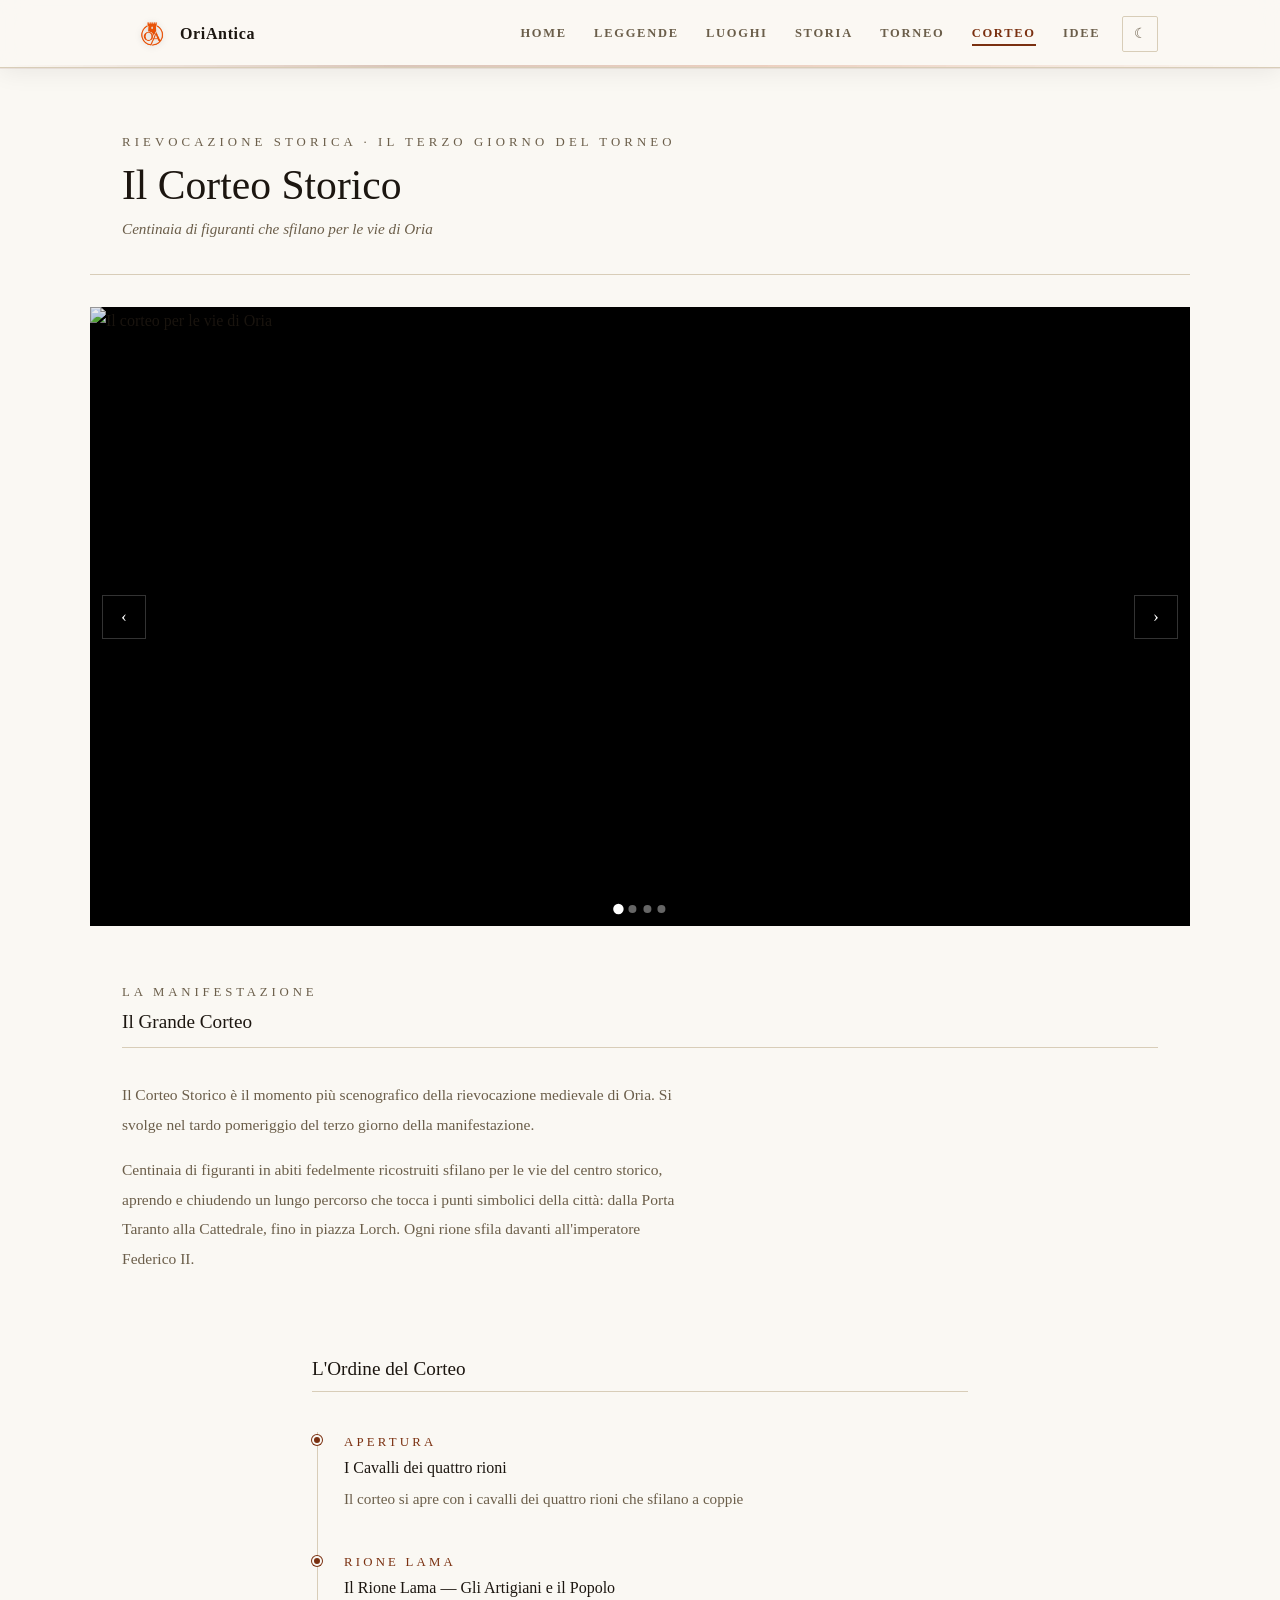
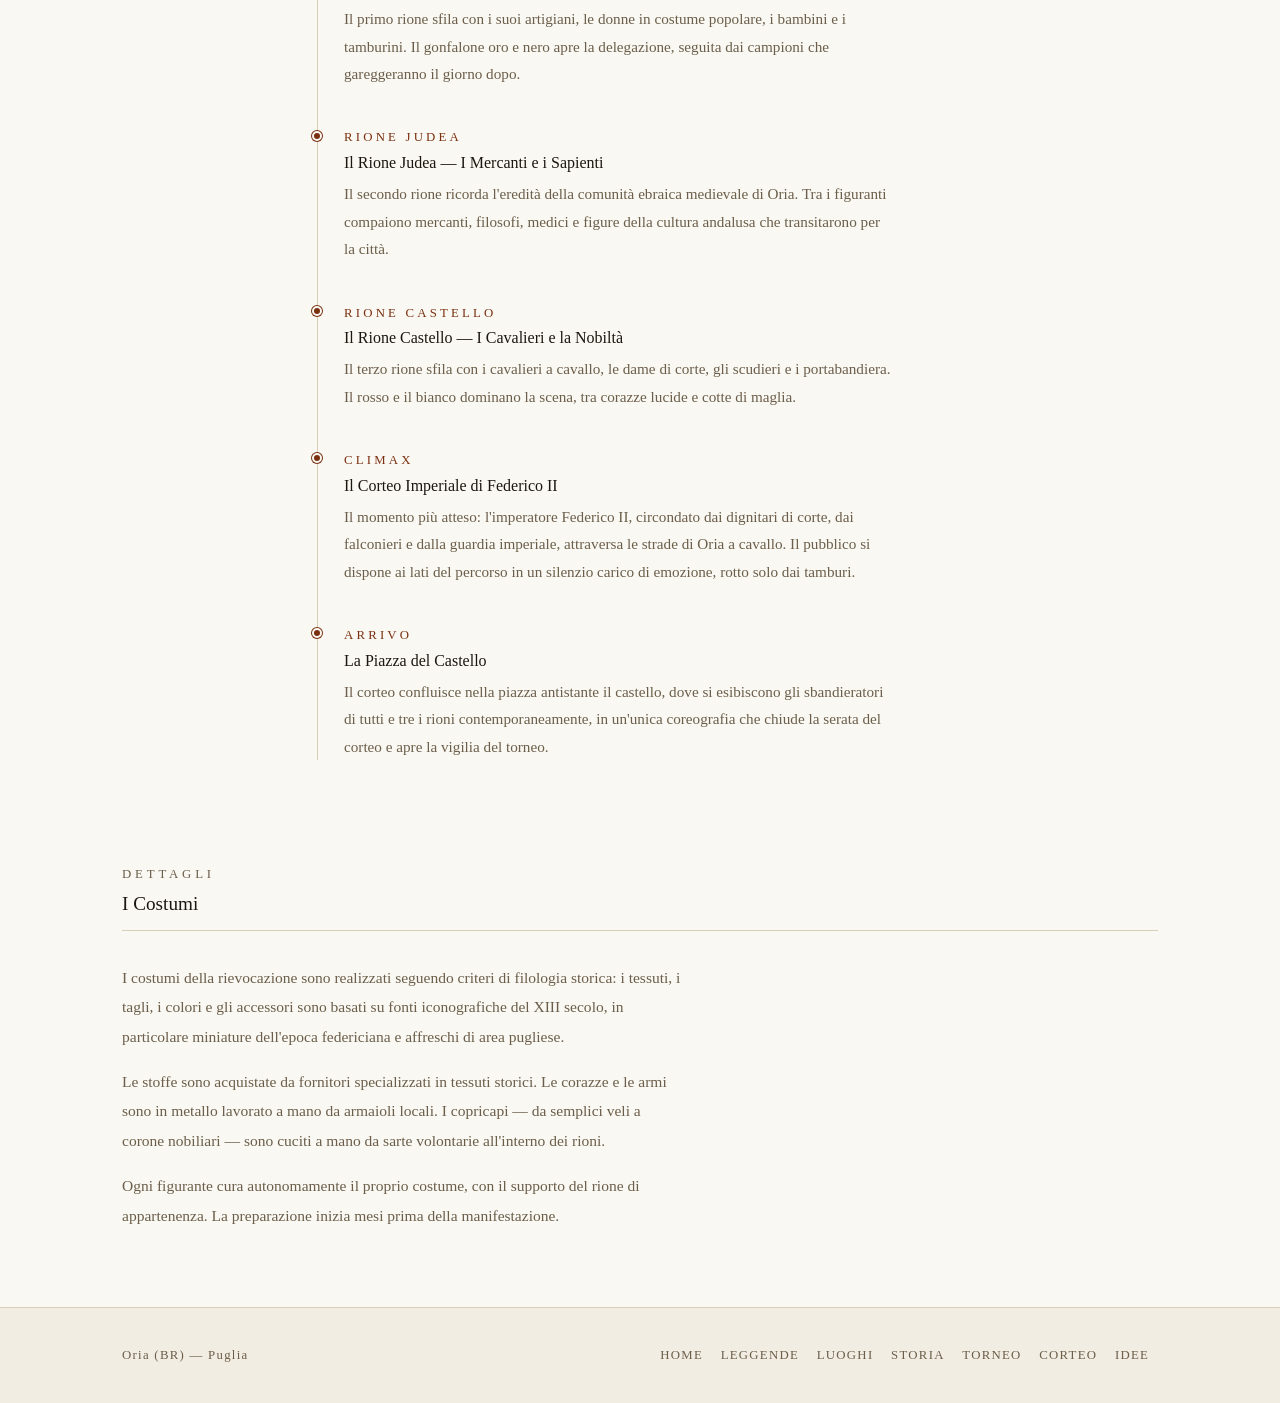
==== corteo.html @ b277bf20 "security: applica correzioni VUL-01/02/03/04 dal Security Report - VUL-01: usa DOMPurify.sanitize() " ====
<!DOCTYPE html>
<html lang="it">
<head>
  <script>
  (function() {
    var ALLOWED = ['light', 'dark'];
    try {
      var t = localStorage.getItem('oria-theme');
      if (ALLOWED.includes(t)) document.documentElement.dataset.theme = t;
    } catch(_) {}
  })();
  </script>
  <style id="theme-fix">
    html, body, nav, footer { transition: none !important; }
  </style>
  <meta charset="UTF-8" />
  <meta name="viewport" content="width=device-width, initial-scale=1.0" />
  <meta http-equiv="Content-Security-Policy" content="default-src 'self'; script-src 'self'; style-src 'self' 'unsafe-inline' https://fonts.googleapis.com; font-src 'self' https://fonts.gstatic.com; img-src 'self' data: https:; connect-src 'none'; object-src 'none'; base-uri 'self'; form-action 'none';">
  <meta http-equiv="X-Content-Type-Options" content="nosniff">
  <meta http-equiv="X-Frame-Options" content="SAMEORIGIN">
  <meta http-equiv="Referrer-Policy" content="strict-origin-when-cross-origin">
  <title>Il Corteo Storico — Oria Medievale</title>
  <link rel="stylesheet" href="style.css" />
</head>
<body data-page="corteo">

  <nav>
    <div class="nav-wrap">
      <a class="nav-logo" href="index.html">
        <img src="./images/logo.png" alt="OriAntica">OriAntica
      </a>
      <ul class="nav-links">
        <li><a href="index.html" data-page="home">Home</a></li>
        <li><a href="leggende.html" data-page="leggende">Leggende</a></li>
        <li><a href="luoghi.html" data-page="luoghi">Luoghi</a></li>
        <li><a href="storia.html" data-page="storia">Storia</a></li>
        <li><a href="torneo.html" data-page="torneo">Torneo</a></li>
        <li><a href="corteo.html" data-page="corteo">Corteo</a></li>
        <li><a href="feedback.html" data-page="feedback">Idee</a></li>
        <li><button class="theme-btn" id="theme-btn">☾</button></li>
      </ul>
    </div>
  </nav>

  <div class="content">

    <div class="page-top">
      <span class="page-kicker">Rievocazione Storica · Il Terzo Giorno del Torneo</span>
      <h1>Il Corteo Storico</h1>
      <p>Centinaia di figuranti che sfilano per le vie di Oria</p>
    </div>

    <!-- CAROUSEL CORTEO -->
    <div class="carousel carousel-page reveal" style="max-width:var(--max-w);margin:0 auto;margin-top:2rem;">
      <div class="carousel-track">
        <div class="carousel-slide">
          <img src="https://www.brindisireport.it/~media/horizontal-hi/43188358054386/il-palio-di-oria-foto-dalla-pagina-facebook.jpg" alt="Il corteo per le vie di Oria">
        </div>
        <div class="carousel-slide">
          <img src="https://www.paliodioria.net/wp-content/uploads/2024/03/gallery_15.jpg" alt="Sbandieratori">
        </div>
        <div class="carousel-slide">
          <img src="https://lh5.googleusercontent.com/proxy/AGobEaBo5PwiSUtfwtX0iflDRL-kqX9eET3KUyHZXXjxNtMNctXOAe3ROw5WDV5lUvItfV8UklK7tihjrZTYEJalxJeCtS_656Hk7i8PNzS9CRdFL1ZnKDR-37CJ7kqRO8TlLrA" alt="Il corteo imperiale">
        </div>
        <div class="carousel-slide">
          <img src="https://www.orianotizie.it/wp-content/uploads/2023/04/ALMIENTO-1ok.jpg" alt="Musici medievali">
        </div>
      </div>
      <button class="carousel-prev" aria-label="Precedente">‹</button>
      <button class="carousel-next" aria-label="Successivo">›</button>
      <div class="carousel-dots"></div>
    </div>

    <!-- INTRO -->
    <div class="sec" style="padding-bottom:1rem;">
      <span class="sec-label">La manifestazione</span>
      <h2>Il Grande Corteo</h2>
      <div style="max-width:680px;">
        <p style="font-size:.97rem;line-height:1.9;color:var(--text-dim);margin-bottom:1rem;">
          Il Corteo Storico è il momento più scenografico della rievocazione medievale di Oria. Si svolge nel tardo pomeriggio del terzo giorno della manifestazione.
        </p>
        <p style="font-size:.97rem;line-height:1.9;color:var(--text-dim);">
          Centinaia di figuranti in abiti fedelmente ricostruiti sfilano per le vie del centro storico, aprendo e chiudendo un lungo percorso che tocca i punti simbolici della città: dalla Porta Taranto alla Cattedrale, fino in piazza Lorch. Ogni rione sfila davanti all'imperatore Federico II.
        </p>
      </div>
    </div>

    <!-- TIMELINE CORTEO -->
    <div class="corteo-timeline">
      <h2>L'Ordine del Corteo</h2>
      <div class="timeline">

        <div class="tl-item reveal">
          <div class="tl-dot"></div>
          <span class="tl-label">Apertura</span>
          <h3>I Cavalli dei quattro rioni</h3>
          <p>Il corteo si apre con i cavalli dei quattro rioni che sfilano a coppie</p>
        </div>

        <div class="tl-item reveal">
          <div class="tl-dot"></div>
          <span class="tl-label">Rione Lama</span>
          <h3>Il Rione Lama — Gli Artigiani e il Popolo</h3>
          <p>Il primo rione sfila con i suoi artigiani, le donne in costume popolare, i bambini e i tamburini. Il gonfalone oro e nero apre la delegazione, seguita dai campioni che gareggeranno il giorno dopo.</p>
        </div>

        <div class="tl-item reveal">
          <div class="tl-dot"></div>
          <span class="tl-label">Rione Judea</span>
          <h3>Il Rione Judea — I Mercanti e i Sapienti</h3>
          <p>Il secondo rione ricorda l'eredità della comunità ebraica medievale di Oria. Tra i figuranti compaiono mercanti, filosofi, medici e figure della cultura andalusa che transitarono per la città.</p>
        </div>

        <div class="tl-item reveal">
          <div class="tl-dot"></div>
          <span class="tl-label">Rione Castello</span>
          <h3>Il Rione Castello — I Cavalieri e la Nobiltà</h3>
          <p>Il terzo rione sfila con i cavalieri a cavallo, le dame di corte, gli scudieri e i portabandiera. Il rosso e il bianco dominano la scena, tra corazze lucide e cotte di maglia.</p>
        </div>

        <div class="tl-item reveal">
          <div class="tl-dot"></div>
          <span class="tl-label">Climax</span>
          <h3>Il Corteo Imperiale di Federico II</h3>
          <p>Il momento più atteso: l'imperatore Federico II, circondato dai dignitari di corte, dai falconieri e dalla guardia imperiale, attraversa le strade di Oria a cavallo. Il pubblico si dispone ai lati del percorso in un silenzio carico di emozione, rotto solo dai tamburi.</p>
        </div>

        <div class="tl-item reveal">
          <div class="tl-dot"></div>
          <span class="tl-label">Arrivo</span>
          <h3>La Piazza del Castello</h3>
          <p>Il corteo confluisce nella piazza antistante il castello, dove si esibiscono gli sbandieratori di tutti e tre i rioni contemporaneamente, in un'unica coreografia che chiude la serata del corteo e apre la vigilia del torneo.</p>
        </div>

      </div>
    </div>

    <!-- I COSTUMI -->
    <div class="sec" style="padding-top:1rem;">
      <span class="sec-label">Dettagli</span>
      <h2>I Costumi</h2>
      <div style="max-width:680px;">
        <p style="font-size:.97rem;line-height:1.9;color:var(--text-dim);margin-bottom:1rem;">
          I costumi della rievocazione sono realizzati seguendo criteri di filologia storica: i tessuti, i tagli, i colori e gli accessori sono basati su fonti iconografiche del XIII secolo, in particolare miniature dell'epoca federiciana e affreschi di area pugliese.
        </p>
        <p style="font-size:.97rem;line-height:1.9;color:var(--text-dim);margin-bottom:1rem;">
          Le stoffe sono acquistate da fornitori specializzati in tessuti storici. Le corazze e le armi sono in metallo lavorato a mano da armaioli locali. I copricapi — da semplici veli a corone nobiliari — sono cuciti a mano da sarte volontarie all'interno dei rioni.
        </p>
        <p style="font-size:.97rem;line-height:1.9;color:var(--text-dim);">
          Ogni figurante cura autonomamente il proprio costume, con il supporto del rione di appartenenza. La preparazione inizia mesi prima della manifestazione.
        </p>
      </div>
    </div>

    <footer>
      <div class="footer-inner">
        <span>Oria (BR) — Puglia</span>
        <ul class="footer-links">
          <li><a href="index.html">Home</a></li>
          <li><a href="leggende.html">Leggende</a></li>
          <li><a href="luoghi.html">Luoghi</a></li>
          <li><a href="storia.html">Storia</a></li>
          <li><a href="torneo.html">Torneo</a></li>
          <li><a href="corteo.html">Corteo</a></li>
          <li><a href="feedback.html">Idee</a></li>
        </ul>
      </div>
    </footer>

  </div>

  <script src="shared.js"></script>
</body>
</html>
---- style.css ----
@import url('https://fonts.googleapis.com/css2?family=Merriweather:ital,opsz,wght@0,18..144,300..900;1,18..144,300..900&display=swap');
:root{--bg:#faf8f3;--bg-alt:#f2ede2;--border:#d8cdb8;--text:#1c1610;--text-dim:#6b5e4a;--accent:#7a3010;--accent2:#c05828;--nav-bg:rgba(250,248,243,0.82);--max-w:980px;--nav-h:68px;--space-1:.25rem;--space-2:.5rem;--space-3:.75rem;--space-4:1rem;--space-6:1.5rem;--space-8:2rem;--space-12:3rem;--space-16:4rem;--text-xs:clamp(.7rem,.65rem + .25vw,.8rem);--text-sm:clamp(.8rem,.75rem + .3vw,.95rem);--text-base:clamp(.9rem,.85rem + .3vw,1rem);--text-lg:clamp(1rem,.9rem + .5vw,1.2rem);--text-xl:clamp(1.2rem,1rem + 1vw,1.7rem);--text-2xl:clamp(1.6rem,1rem + 2vw,2.6rem);--text-hero:clamp(2.4rem,1rem + 5vw,5rem);}
[data-theme=dark]{--bg:#141008;--bg-alt:#1e170d;--border:#3a2e1e;--text:#ede5d0;--text-dim:#8a7a62;--accent:#c05828;--accent2:#e07840;--nav-bg:rgba(20,16,8,.88);}
*,*::before,*::after{box-sizing:border-box;margin:0;padding:0;}
html{scroll-behavior:smooth;scroll-padding-top:var(--nav-h);-webkit-text-size-adjust:none;text-size-adjust:none;}
body{font-family:'Merriweather',Georgia,serif;font-weight:400;font-size:var(--text-base);background:var(--bg);color:var(--text);transition:background .3s,color .3s;min-height:100dvh;-webkit-font-smoothing:antialiased;-moz-osx-font-smoothing:grayscale;line-height:1.7;overflow-x:hidden;}
img,picture,video{display:block;max-width:100%;height:auto;}
ul[role=list],ol[role=list]{list-style:none;}
input,button,textarea,select{font:inherit;color:inherit;}
p{margin-bottom:1.3rem;max-width:72ch;}
a{color:var(--accent);text-decoration:none;}
a:hover,a:focus{opacity:.75;}
h1,h2,h3,h4,h5,h6{text-wrap:balance;line-height:1.15;text-align:left;}
p,li{text-wrap:pretty;}
:focus-visible{outline:2px solid var(--accent);outline-offset:3px;}
@media(prefers-reduced-motion:reduce){*,*::before,*::after{animation-duration:.01ms!important;transition-duration:.01ms!important;scroll-behavior:auto!important;}}
nav{position:fixed;top:0;left:0;right:0;z-index:200;height:var(--nav-h);background:var(--nav-bg);backdrop-filter:blur(14px) saturate(160%);-webkit-backdrop-filter:blur(14px) saturate(160%);border-bottom:1px solid var(--border);box-shadow:0 1px 0 0 rgba(122,48,16,.08),0 4px 24px rgba(0,0,0,.07);transition:background .3s,border-color .3s,box-shadow .3s;}
nav::after{content:'';position:absolute;bottom:0;left:0;right:0;height:2px;background:linear-gradient(90deg,transparent 0%,var(--accent) 30%,var(--accent2) 60%,transparent 100%);opacity:.25;pointer-events:none;}
.nav-wrap{max-width:var(--max-w);margin:0 auto;padding:0 var(--space-8);height:100%;display:flex;align-items:center;justify-content:space-between;gap:var(--space-4);}
.nav-logo{font-family:'Merriweather',Georgia,serif;font-size:var(--text-base);font-weight:700;color:var(--text);text-decoration:none;letter-spacing:.04em;display:flex;align-items:center;gap:10px;padding:var(--space-2) var(--space-3);min-height:44px;flex-shrink:0;position:relative;transition:color .2s;}
.nav-logo::before{content:'';position:absolute;left:0;bottom:6px;width:100%;height:1px;background:var(--accent);transform:scaleX(0);transform-origin:left;transition:transform .3s ease;}
.nav-logo:hover{color:var(--accent);opacity:1;}
.nav-logo:hover::before{transform:scaleX(1);}
.nav-logo-word{display:flex;flex-direction:column;line-height:1.1;}
.nav-logo-main{font-family:'Merriweather',Georgia,serif;font-size:1rem;font-weight:700;letter-spacing:.08em;color:var(--text);transition:color .2s;}
.nav-logo:hover .nav-logo-main{color:var(--accent);}
.nav-logo-sub{font-size:.56rem;letter-spacing:.28em;text-transform:uppercase;color:var(--text-dim);font-weight:400;margin-top:2px;}
.nav-logo img{height:36px;width:auto;border-radius:2px;transition:transform .3s ease,opacity .2s;filter:drop-shadow(0 1px 3px rgba(0,0,0,.15));}
.nav-logo:hover img{transform:scale(1.1) rotate(-2deg);opacity:.9;}
.nav-divider{width:1px;height:24px;background:var(--border);flex-shrink:0;opacity:.7;}
.nav-links{display:flex;align-items:center;gap:0;list-style:none;}
.nav-links li{position:relative;}
.nav-links a{font-size:.78rem;font-weight:600;letter-spacing:.14em;text-transform:uppercase;color:var(--text-dim);text-decoration:none;padding:.5rem .85rem;min-height:44px;display:flex;align-items:center;transition:color .2s;white-space:nowrap;position:relative;}
.nav-links a::after{content:'';position:absolute;bottom:10px;left:.85rem;right:.85rem;height:1.5px;background:var(--accent2);transform:scaleX(0);transform-origin:center;transition:transform .25s ease;}
.nav-links a:hover{color:var(--text);opacity:1;}
.nav-links a:hover::after{transform:scaleX(1);}
.nav-links a.active{color:var(--accent);}
.nav-links a.active::after{transform:scaleX(1);background:var(--accent);height:2px;}
.theme-btn{background:none;border:1px solid var(--border);color:var(--text-dim);cursor:pointer;padding:.32rem .58rem;font-size:.9rem;min-width:36px;min-height:36px;display:flex;align-items:center;justify-content:center;line-height:1;transition:border-color .2s,color .2s,background .2s;margin-left:.5rem;flex-shrink:0;border-radius:2px;}
.theme-btn:hover{border-color:var(--accent);color:var(--accent);background:rgba(122,48,16,.06);}
.nav-hamburger{display:none;background:none;border:1px solid var(--border);color:var(--text-dim);cursor:pointer;padding:.3rem .5rem;min-width:44px;min-height:44px;align-items:center;justify-content:center;flex-direction:column;gap:5px;transition:border-color .2s,color .2s;flex-shrink:0;border-radius:2px;}
.nav-hamburger:hover{border-color:var(--accent);color:var(--accent);}
.nav-hamburger span{display:block;width:20px;height:1.5px;background:currentColor;transition:transform .3s,opacity .3s;transform-origin:center;}
.nav-hamburger.open span:nth-child(1){transform:translateY(6.5px) rotate(45deg);}
.nav-hamburger.open span:nth-child(2){opacity:0;transform:scaleX(0);}
.nav-hamburger.open span:nth-child(3){transform:translateY(-6.5px) rotate(-45deg);}
.nav-mobile{display:none;position:fixed;top:var(--nav-h);left:0;right:0;background:var(--nav-bg);backdrop-filter:blur(18px) saturate(150%);-webkit-backdrop-filter:blur(18px) saturate(150%);border-bottom:2px solid var(--border);z-index:199;padding:var(--space-4) var(--space-6);flex-direction:column;gap:0;box-shadow:0 12px 32px rgba(0,0,0,.14);transition:background .3s;}
.nav-mobile.open{display:flex;}
.nav-mobile a{font-size:var(--text-base);font-weight:600;letter-spacing:.12em;text-transform:uppercase;color:var(--text-dim);text-decoration:none;padding:.9rem .5rem;min-height:48px;display:flex;align-items:center;border-bottom:1px solid var(--border);transition:color .2s,padding-left .2s;}
.nav-mobile a:last-child{border-bottom:none;}
.nav-mobile a:hover,.nav-mobile a.active{color:var(--accent);padding-left:.85rem;opacity:1;}
.nav-mobile-footer{display:flex;align-items:center;justify-content:space-between;padding-top:var(--space-4);margin-top:var(--space-2);border-top:1px solid var(--border);}
.nav-mobile-footer span{font-size:var(--text-xs);color:var(--text-dim);letter-spacing:.08em;}
.content{padding-top:var(--nav-h);}
.hero{max-width:var(--max-w);margin:0 auto;padding:clamp(3rem,8vw,5.5rem) var(--space-8) clamp(2.5rem,6vw,4rem);border-bottom:1px solid var(--border);text-align:center;}
.hero-kicker{font-size:var(--text-xs);letter-spacing:.35em;text-transform:uppercase;color:var(--text-dim);display:block;margin-bottom:1.4rem;}
.hero h1{font-size:var(--text-hero);font-weight:400;line-height:1;letter-spacing:.02em;margin-bottom:.5rem;}
.hero-sub{font-size:var(--text-sm);color:var(--text-dim);font-style:italic;margin-bottom:2.2rem;}
.hero-desc{max-width:560px;font-size:var(--text-base);line-height:1.9;color:var(--text-dim);margin:0 auto 2.5rem;}
.hero-btns{display:flex;gap:.7rem;flex-wrap:wrap;justify-content:center;}
.btn{font-family:'Merriweather',Georgia,serif;font-size:var(--text-xs);letter-spacing:.14em;text-transform:uppercase;padding:.65rem 1.4rem;min-height:44px;cursor:pointer;border:1px solid;background:none;transition:all .2s;text-decoration:none;display:inline-flex;align-items:center;justify-content:center;white-space:nowrap;}
.btn-solid{background:var(--accent);border-color:var(--accent);color:var(--bg);}
.btn-solid:hover{opacity:.82;}
.btn-ghost{border-color:var(--border);color:var(--text-dim);}
.btn-ghost:hover{border-color:var(--accent);color:var(--accent);opacity:1;}
.stats-band{background:var(--bg-alt);border-bottom:1px solid var(--border);transition:background .3s,border-color .3s;}
.stats-inner{max-width:var(--max-w);margin:0 auto;padding:2.2rem var(--space-8);display:flex;gap:clamp(1.5rem,4vw,3rem);flex-wrap:wrap;}
.stat-n{font-size:var(--text-xl);font-weight:600;color:var(--accent);display:block;line-height:1;}
.stat-l{font-size:var(--text-xs);color:var(--text-dim);margin-top:.2rem;display:block;}
.sec{max-width:var(--max-w);margin:0 auto;padding:clamp(2.5rem,6vw,3.5rem) var(--space-8);}
.sec-label{font-size:var(--text-xs);letter-spacing:.3em;text-transform:uppercase;color:var(--text-dim);display:block;margin-bottom:.45rem;}
.sec h2{font-size:var(--text-lg);font-weight:400;padding-bottom:.9rem;border-bottom:1px solid var(--border);margin-bottom:2rem;}
.sec-more{margin-top:2rem;}
.grid{display:grid;grid-template-columns:repeat(auto-fill,minmax(min(265px,100%),1fr));border-top:1px solid var(--border);border-left:1px solid var(--border);}
.card{border-right:1px solid var(--border);border-bottom:1px solid var(--border);padding:1.4rem;cursor:pointer;transition:background .18s;background:var(--bg);text-decoration:none;color:inherit;display:block;}
.card:hover{background:var(--bg-alt);}
.card-thumb{width:100%;aspect-ratio:3/2;background:var(--bg-alt);border:1px solid var(--border);display:flex;flex-direction:column;align-items:center;justify-content:center;gap:.35rem;margin-bottom:1.1rem;overflow:hidden;}
.card-thumb img{width:100%;height:100%;object-fit:cover;display:block;}
.card-thumb .ph-icon{font-size:1.4rem;opacity:.2;}
.card-thumb .ph-txt{font-size:var(--text-xs);color:var(--text-dim);text-align:center;padding:0 .6rem;opacity:.55;line-height:1.5;}
.card-kicker{font-size:var(--text-xs);letter-spacing:.22em;text-transform:uppercase;color:var(--text-dim);display:block;margin-bottom:.4rem;}
.card h3{font-size:var(--text-base);font-weight:400;line-height:1.35;margin-bottom:.6rem;}
.card p{font-size:var(--text-sm);line-height:1.72;color:var(--text-dim);display:-webkit-box;-webkit-line-clamp:3;-webkit-box-orient:vertical;overflow:hidden;margin-bottom:0;}
.card-more{margin-top:.9rem;font-size:var(--text-xs);letter-spacing:.18em;text-transform:uppercase;color:var(--accent);}
.page-top{max-width:var(--max-w);margin:0 auto;padding:clamp(2.5rem,6vw,4rem) var(--space-8) 2rem;border-bottom:1px solid var(--border);}
.page-kicker{font-size:var(--text-xs);letter-spacing:.32em;text-transform:uppercase;color:var(--text-dim);display:block;margin-bottom:.55rem;}
.page-top h1{font-size:var(--text-2xl);font-weight:400;line-height:1.1;}
.page-top p{font-size:var(--text-sm);color:var(--text-dim);font-style:italic;margin-top:.5rem;margin-bottom:0;}
.carousel{position:relative;overflow:hidden;background:#000;}
.carousel-track{display:flex;transition:transform .5s cubic-bezier(.4,0,.2,1);will-change:transform;}
.carousel-slide{flex:0 0 100%;position:relative;}
.carousel-slide img{width:100%;height:100%;object-fit:cover;display:block;opacity:.92;}
.carousel-caption{position:absolute;bottom:0;left:0;right:0;padding:clamp(1rem,3vw,1.5rem) clamp(1rem,4vw,2rem);background:linear-gradient(transparent,rgba(0,0,0,.7));color:#fff;}
.carousel-caption h3{font-size:var(--text-sm);font-weight:400;margin-bottom:.2rem;}
.carousel-caption p{font-size:var(--text-xs);opacity:.75;font-style:italic;margin-bottom:0;}
.carousel-prev,.carousel-next{position:absolute;top:50%;transform:translateY(-50%);background:rgba(0,0,0,.45);border:1px solid rgba(255,255,255,.2);color:#fff;font-size:1.1rem;cursor:pointer;padding:.6rem .9rem;min-width:44px;min-height:44px;display:flex;align-items:center;justify-content:center;transition:background .2s;z-index:5;line-height:1;}
.carousel-prev:hover,.carousel-next:hover{background:rgba(0,0,0,.7);}
.carousel-prev{left:.75rem;}
.carousel-next{right:.75rem;}
.carousel-dots{position:absolute;bottom:.8rem;left:50%;transform:translateX(-50%);display:flex;gap:.4rem;z-index:5;}
.carousel-dot{width:8px;height:8px;border-radius:50%;background:rgba(255,255,255,.4);border:none;cursor:pointer;padding:0;transition:background .2s,transform .2s;}
.carousel-dot.active{background:#fff;transform:scale(1.3);}
.carousel-home,.carousel-page{aspect-ratio:16/9;}
.home-photo-duo{max-width:var(--max-w);margin:0 auto;padding:0 var(--space-8);display:grid;grid-template-columns:1fr 1fr;gap:1rem;}
.home-photo-duo img{width:100%;aspect-ratio:4/3;object-fit:cover;display:block;}
.detail{max-width:var(--max-w);margin:0 auto;padding:3rem var(--space-8) 5rem;display:grid;grid-template-columns:1fr 230px;gap:3.5rem;align-items:start;}
.back-btn{font-family:'Merriweather',Georgia,serif;font-size:var(--text-xs);letter-spacing:.18em;text-transform:uppercase;color:var(--text-dim);background:none;border:none;cursor:pointer;display:inline-flex;align-items:center;gap:.35rem;margin-bottom:1.8rem;padding:var(--space-2) 0;min-height:44px;transition:color .2s;text-decoration:none;}
.back-btn:hover{color:var(--accent);opacity:1;}
.detail-img{width:100%;overflow:hidden;border:1px solid var(--border);margin-bottom:1.6rem;background:var(--bg-alt);display:block;}
.detail-img img{width:100%;height:auto;object-fit:unset;display:block;}
.detail-kicker{font-size:var(--text-xs);letter-spacing:.28em;text-transform:uppercase;color:var(--text-dim);display:block;margin-bottom:.55rem;}
.detail-main h2{font-size:var(--text-xl);font-weight:400;line-height:1.15;margin-bottom:1.6rem;padding-bottom:1rem;border-bottom:1px solid var(--border);}
.body-text{font-size:var(--text-base);line-height:1.95;color:var(--text-dim);}
.body-text p{margin-bottom:1.1rem;}
.body-text p:first-of-type::first-letter{font-size:2.6rem;float:left;line-height:.88;margin:.05rem .4rem 0 0;color:var(--accent);}
.body-text blockquote{margin:1.4rem 0;padding:.7rem 1.1rem;border-left:2px solid var(--accent);font-style:italic;color:var(--text);}
.body-text h3{font-size:var(--text-sm);font-weight:400;color:var(--text);margin:1.7rem 0 .65rem;}
.img2{width:100%;aspect-ratio:16/9;border:1px solid var(--border);margin:1.4rem 0;overflow:hidden;background:var(--bg-alt);display:flex;align-items:center;justify-content:center;}
.img2 img{width:100%;height:100%;object-fit:cover;}
.img2 .ph-icon{font-size:1.4rem;opacity:.18;}
.img2 .ph-txt{font-size:var(--text-xs);color:var(--text-dim);opacity:.48;text-align:center;padding:0 .8rem;margin-bottom:0;}
.sbox{border:1px solid var(--border);margin-bottom:.8rem;}
.sbox-title{font-size:var(--text-xs);letter-spacing:.22em;text-transform:uppercase;color:var(--text-dim);padding:.6rem .85rem;border-bottom:1px solid var(--border);background:var(--bg-alt);display:block;transition:background .3s;}
.sinfo{list-style:none;}
.sinfo li{display:flex;gap:.4rem;padding:.5rem .85rem;border-bottom:1px solid var(--border);font-size:var(--text-sm);color:var(--text-dim);min-height:40px;align-items:flex-start;}
.sinfo li:last-child{border-bottom:none;}
.sinfo strong{color:var(--text);font-weight:500;min-width:70px;flex-shrink:0;}
.snav{list-style:none;}
.snav button{display:block;width:100%;text-align:left;font-size:var(--text-sm);color:var(--text-dim);background:none;border:none;border-bottom:1px solid var(--border);padding:.6rem .85rem;min-height:44px;cursor:pointer;transition:color .18s,background .18s;}
.snav li:last-child button{border-bottom:none;}
.snav button:hover{color:var(--accent);background:var(--bg-alt);}
.prose{max-width:700px;margin:0 auto;padding:clamp(2rem,5vw,3.5rem) var(--space-8) clamp(3rem,7vw,5rem);}
.programma,.feedback-wrap{text-align:left;}
.prose h2{font-size:var(--text-lg);font-weight:400;margin:2.5rem 0 .85rem;padding-bottom:.55rem;border-bottom:1px solid var(--border);}
.prose p{font-size:var(--text-base);line-height:1.95;color:var(--text-dim);margin-bottom:1.1rem;}
.prose blockquote{border-left:2px solid var(--accent);padding:.65rem 1.1rem;margin:1.4rem 0;font-style:italic;color:var(--text);}
.prose hr{border:none;border-top:1px solid var(--border);margin:2.5rem 0;}
.prose-img{width:100%;background:var(--bg-alt);border:1px solid var(--border);margin:2rem 0;text-align:center;}
.prose-img img{max-width:100%;height:auto;object-fit:contain;display:inline-block;width:100%;}
.prose-img .ph-icon{font-size:1.6rem;opacity:.2;}
.prose-img .ph-txt{font-size:var(--text-xs);color:var(--text-dim);opacity:.5;text-align:center;padding:0 1rem;margin-bottom:0;}
.torneo-intro{max-width:var(--max-w);margin:0 auto;padding:3rem var(--space-8);display:grid;grid-template-columns:1fr 1fr;gap:3rem;align-items:start;border-bottom:1px solid var(--border);}
.torneo-intro-text h2{font-size:var(--text-lg);font-weight:400;margin-bottom:1rem;padding-bottom:.7rem;border-bottom:1px solid var(--border);}
.torneo-intro-text p{font-size:var(--text-base);line-height:1.9;color:var(--text-dim);margin-bottom:1rem;}
.torneo-intro-img{aspect-ratio:4/3;border:1px solid var(--border);overflow:hidden;background:var(--bg-alt);}
.torneo-intro-img img{width:100%;height:100%;object-fit:cover;display:block;}
.programma{max-width:var(--max-w);margin:0 auto;padding:3rem var(--space-8);}
.programma h2{font-size:var(--text-lg);font-weight:400;padding-bottom:.8rem;border-bottom:1px solid var(--border);margin-bottom:2rem;}
.programma-grid{display:grid;grid-template-columns:repeat(auto-fill,minmax(min(220px,100%),1fr));gap:1px;border:1px solid var(--border);}
.programma-item{padding:1.2rem 1.4rem;border-right:1px solid var(--border);border-bottom:1px solid var(--border);background:var(--bg);}
.programma-item .ora{font-size:var(--text-xs);letter-spacing:.2em;text-transform:uppercase;color:var(--accent);display:block;margin-bottom:.3rem;}
.programma-item h3{font-size:var(--text-base);font-weight:400;margin-bottom:.4rem;}
.programma-item p{font-size:var(--text-sm);line-height:1.65;color:var(--text-dim);}
.rioni-grid{display:grid;grid-template-columns:repeat(auto-fill,minmax(min(210px,100%),1fr));border-top:1px solid var(--border);border-left:1px solid var(--border);}
.rione-card{border-right:1px solid var(--border);border-bottom:1px solid var(--border);padding:1.4rem;background:var(--bg);}
.rione-colore{width:32px;height:6px;border-radius:1px;margin-bottom:.9rem;}
.rione-card h3{font-size:var(--text-base);font-weight:400;margin-bottom:.4rem;}
.rione-card p{font-size:var(--text-sm);line-height:1.65;color:var(--text-dim);}
.corteo-timeline{max-width:720px;margin:0 auto;padding:clamp(2rem,5vw,3rem) var(--space-8);}
.corteo-timeline h2{font-size:var(--text-lg);font-weight:400;padding-bottom:.7rem;border-bottom:1px solid var(--border);margin-bottom:2.5rem;}
.timeline{position:relative;padding-left:2rem;}
.timeline::before{content:'';position:absolute;left:5px;top:0;bottom:0;width:1px;background:var(--border);}
.tl-item{position:relative;margin-bottom:2.5rem;}
.tl-dot{position:absolute;left:-2rem;top:.2rem;width:10px;height:10px;border-radius:50%;background:var(--accent);border:2px solid var(--bg);box-shadow:0 0 0 1px var(--accent);}
.tl-label{font-size:var(--text-xs);letter-spacing:.25em;text-transform:uppercase;color:var(--accent);display:block;margin-bottom:.3rem;}
.tl-item h3{font-size:var(--text-base);font-weight:400;margin-bottom:.5rem;}
.tl-item p{font-size:var(--text-sm);line-height:1.8;color:var(--text-dim);margin-bottom:0;}
.feedback-wrap{max-width:680px;margin:0 auto;padding:clamp(2rem,5vw,3rem) var(--space-8) clamp(3rem,7vw,5rem);}
.feedback-wrap h2{font-size:var(--text-lg);font-weight:400;padding-bottom:.7rem;border-bottom:1px solid var(--border);margin-bottom:2rem;}
.feedback-wrap p{font-size:var(--text-base);line-height:1.9;color:var(--text-dim);margin-bottom:1.5rem;}
.form-group{margin-bottom:1.4rem;}
.form-group label{font-size:var(--text-xs);letter-spacing:.18em;text-transform:uppercase;color:var(--text-dim);display:block;margin-bottom:.5rem;}
.form-group input,.form-group select,.form-group textarea{width:100%;padding:.75rem 1rem;background:var(--bg-alt);border:1px solid var(--border);color:var(--text);font-family:'Merriweather',Georgia,serif;font-size:var(--text-sm);min-height:44px;transition:border-color .2s;appearance:none;-webkit-appearance:none;border-radius:0;}
.form-group input:focus,.form-group select:focus,.form-group textarea:focus{outline:none;border-color:var(--accent);}
.form-group textarea{resize:vertical;min-height:140px;}
.form-row{display:grid;grid-template-columns:1fr 1fr;gap:1rem;}
.feedback-success{display:none;padding:1.2rem 1.5rem;border:1px solid var(--border);background:var(--bg-alt);font-size:var(--text-sm);color:var(--text-dim);margin-top:1.5rem;font-style:italic;}
.feedback-success.show{display:block;}
footer{border-top:1px solid var(--border);background:var(--bg-alt);transition:background .3s,border-color .3s;}
.footer-inner{max-width:var(--max-w);margin:0 auto;padding:1.6rem var(--space-8);display:flex;align-items:center;justify-content:space-between;flex-wrap:wrap;gap:.8rem;}
.footer-inner>span{font-size:var(--text-xs);letter-spacing:.1em;color:var(--text-dim);}
.footer-links{list-style:none;display:flex;gap:0;flex-wrap:wrap;}
.footer-links a{font-size:var(--text-xs);letter-spacing:.1em;text-transform:uppercase;color:var(--text-dim);text-decoration:none;padding:.35rem .55rem;min-height:44px;display:flex;align-items:center;transition:color .18s;}
.footer-links a:hover{color:var(--accent);opacity:1;}
.reveal{opacity:0;transform:translateY(10px);transition:opacity .4s ease,transform .4s ease;}
.reveal.in{opacity:1;transform:none;}
.fonte{font-size:var(--text-xs);color:var(--text-dim);border-top:1px solid var(--border);padding-top:.9rem;margin-top:2rem;opacity:.7;}
@media(max-width:900px){.nav-wrap{padding:0 var(--space-6);}.detail{grid-template-columns:1fr;gap:2rem;padding:2rem var(--space-6) 4rem;}.detail .sidebar{order:-1;display:grid;grid-template-columns:repeat(auto-fill,minmax(200px,1fr));gap:.8rem;}.detail .sidebar .sbox{margin-bottom:0;}.torneo-intro{grid-template-columns:1fr;gap:2rem;}}
@media(max-width:768px){.nav-links{display:none;}.nav-divider{display:none;}.nav-hamburger{display:flex;}.nav-wrap{padding:0 var(--space-4);}.hero,.sec,.page-top,.programma,.corteo-timeline,.feedback-wrap,.prose,.home-photo-duo,.torneo-intro,.detail,.stats-inner,.footer-inner{padding-left:var(--space-4);padding-right:var(--space-4);}.home-photo-duo{grid-template-columns:1fr;}.grid{grid-template-columns:1fr;}.form-row{grid-template-columns:1fr;}.footer-links{width:100%;justify-content:flex-start;}.carousel-caption{padding:.75rem 1rem;}.carousel-prev,.carousel-next{padding:.4rem .6rem;}}
@media(max-width:480px){.stats-inner{flex-direction:column;gap:1.2rem;}.detail{padding:1.5rem var(--space-4) 3rem;}.prose{padding-left:var(--space-4);padding-right:var(--space-4);}.feedback-wrap{padding-left:var(--space-4);padding-right:var(--space-4);}.footer-inner{flex-direction:column;align-items:flex-start;gap:.6rem;}.footer-links{gap:0;}}
@media(min-width:1280px){:root{--max-w:1100px;}}
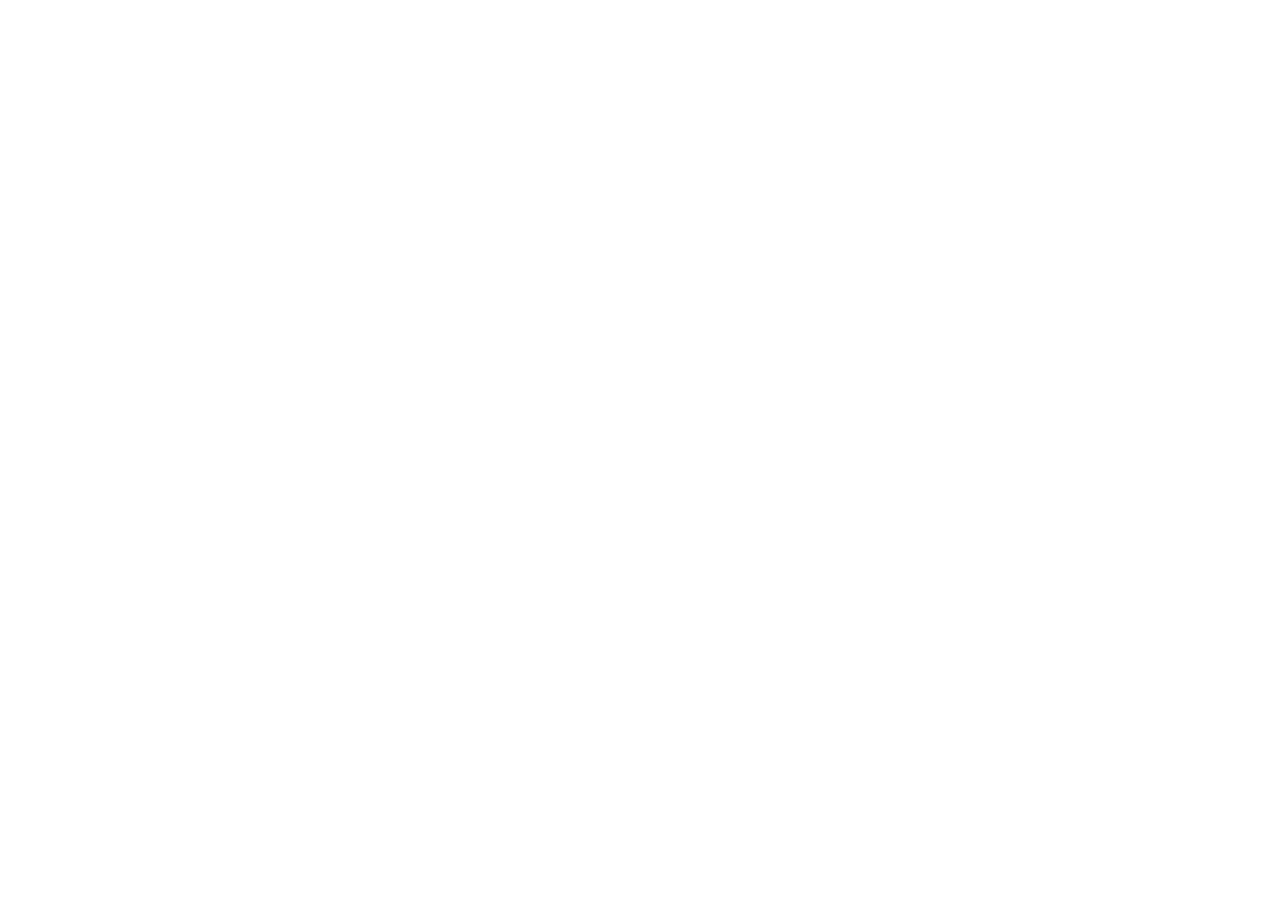
==== commit 126e77e1: "chore: prepare torneo/corteo pages for content accuracy update" ====
--- a/corteo.html
+++ b/corteo.html
@@ -15,160 +15,12 @@
   </style>
   <meta charset="UTF-8" />
   <meta name="viewport" content="width=device-width, initial-scale=1.0" />
-  <meta http-equiv="Content-Security-Policy" content="default-src 'self'; script-src 'self'; style-src 'self' 'unsafe-inline' https://fonts.googleapis.com; font-src 'self' https://fonts.gstatic.com; img-src 'self' data: https:; connect-src 'none'; object-src 'none'; base-uri 'self'; form-action 'none';">
-  <meta http-equiv="X-Content-Type-Options" content="nosniff">
-  <meta http-equiv="X-Frame-Options" content="SAMEORIGIN">
-  <meta http-equiv="Referrer-Policy" content="strict-origin-when-cross-origin">
   <title>Il Corteo Storico — Oria Medievale</title>
   <link rel="stylesheet" href="style.css" />
+  <!-- Contenuti aggiornati in forma descrittiva generica, senza riportare il programma specifico né testi ufficiali -->
 </head>
 <body data-page="corteo">
-
-  <nav>
-    <div class="nav-wrap">
-      <a class="nav-logo" href="index.html">
-        <img src="./images/logo.png" alt="OriAntica">OriAntica
-      </a>
-      <ul class="nav-links">
-        <li><a href="index.html" data-page="home">Home</a></li>
-        <li><a href="leggende.html" data-page="leggende">Leggende</a></li>
-        <li><a href="luoghi.html" data-page="luoghi">Luoghi</a></li>
-        <li><a href="storia.html" data-page="storia">Storia</a></li>
-        <li><a href="torneo.html" data-page="torneo">Torneo</a></li>
-        <li><a href="corteo.html" data-page="corteo">Corteo</a></li>
-        <li><a href="feedback.html" data-page="feedback">Idee</a></li>
-        <li><button class="theme-btn" id="theme-btn">☾</button></li>
-      </ul>
-    </div>
-  </nav>
-
-  <div class="content">
-
-    <div class="page-top">
-      <span class="page-kicker">Rievocazione Storica · Il Terzo Giorno del Torneo</span>
-      <h1>Il Corteo Storico</h1>
-      <p>Centinaia di figuranti che sfilano per le vie di Oria</p>
-    </div>
-
-    <!-- CAROUSEL CORTEO -->
-    <div class="carousel carousel-page reveal" style="max-width:var(--max-w);margin:0 auto;margin-top:2rem;">
-      <div class="carousel-track">
-        <div class="carousel-slide">
-          <img src="https://www.brindisireport.it/~media/horizontal-hi/43188358054386/il-palio-di-oria-foto-dalla-pagina-facebook.jpg" alt="Il corteo per le vie di Oria">
-        </div>
-        <div class="carousel-slide">
-          <img src="https://www.paliodioria.net/wp-content/uploads/2024/03/gallery_15.jpg" alt="Sbandieratori">
-        </div>
-        <div class="carousel-slide">
-          <img src="https://lh5.googleusercontent.com/proxy/AGobEaBo5PwiSUtfwtX0iflDRL-kqX9eET3KUyHZXXjxNtMNctXOAe3ROw5WDV5lUvItfV8UklK7tihjrZTYEJalxJeCtS_656Hk7i8PNzS9CRdFL1ZnKDR-37CJ7kqRO8TlLrA" alt="Il corteo imperiale">
-        </div>
-        <div class="carousel-slide">
-          <img src="https://www.orianotizie.it/wp-content/uploads/2023/04/ALMIENTO-1ok.jpg" alt="Musici medievali">
-        </div>
-      </div>
-      <button class="carousel-prev" aria-label="Precedente">‹</button>
-      <button class="carousel-next" aria-label="Successivo">›</button>
-      <div class="carousel-dots"></div>
-    </div>
-
-    <!-- INTRO -->
-    <div class="sec" style="padding-bottom:1rem;">
-      <span class="sec-label">La manifestazione</span>
-      <h2>Il Grande Corteo</h2>
-      <div style="max-width:680px;">
-        <p style="font-size:.97rem;line-height:1.9;color:var(--text-dim);margin-bottom:1rem;">
-          Il Corteo Storico è il momento più scenografico della rievocazione medievale di Oria. Si svolge nel tardo pomeriggio del terzo giorno della manifestazione.
-        </p>
-        <p style="font-size:.97rem;line-height:1.9;color:var(--text-dim);">
-          Centinaia di figuranti in abiti fedelmente ricostruiti sfilano per le vie del centro storico, aprendo e chiudendo un lungo percorso che tocca i punti simbolici della città: dalla Porta Taranto alla Cattedrale, fino in piazza Lorch. Ogni rione sfila davanti all'imperatore Federico II.
-        </p>
-      </div>
-    </div>
-
-    <!-- TIMELINE CORTEO -->
-    <div class="corteo-timeline">
-      <h2>L'Ordine del Corteo</h2>
-      <div class="timeline">
-
-        <div class="tl-item reveal">
-          <div class="tl-dot"></div>
-          <span class="tl-label">Apertura</span>
-          <h3>I Cavalli dei quattro rioni</h3>
-          <p>Il corteo si apre con i cavalli dei quattro rioni che sfilano a coppie</p>
-        </div>
-
-        <div class="tl-item reveal">
-          <div class="tl-dot"></div>
-          <span class="tl-label">Rione Lama</span>
-          <h3>Il Rione Lama — Gli Artigiani e il Popolo</h3>
-          <p>Il primo rione sfila con i suoi artigiani, le donne in costume popolare, i bambini e i tamburini. Il gonfalone oro e nero apre la delegazione, seguita dai campioni che gareggeranno il giorno dopo.</p>
-        </div>
-
-        <div class="tl-item reveal">
-          <div class="tl-dot"></div>
-          <span class="tl-label">Rione Judea</span>
-          <h3>Il Rione Judea — I Mercanti e i Sapienti</h3>
-          <p>Il secondo rione ricorda l'eredità della comunità ebraica medievale di Oria. Tra i figuranti compaiono mercanti, filosofi, medici e figure della cultura andalusa che transitarono per la città.</p>
-        </div>
-
-        <div class="tl-item reveal">
-          <div class="tl-dot"></div>
-          <span class="tl-label">Rione Castello</span>
-          <h3>Il Rione Castello — I Cavalieri e la Nobiltà</h3>
-          <p>Il terzo rione sfila con i cavalieri a cavallo, le dame di corte, gli scudieri e i portabandiera. Il rosso e il bianco dominano la scena, tra corazze lucide e cotte di maglia.</p>
-        </div>
-
-        <div class="tl-item reveal">
-          <div class="tl-dot"></div>
-          <span class="tl-label">Climax</span>
-          <h3>Il Corteo Imperiale di Federico II</h3>
-          <p>Il momento più atteso: l'imperatore Federico II, circondato dai dignitari di corte, dai falconieri e dalla guardia imperiale, attraversa le strade di Oria a cavallo. Il pubblico si dispone ai lati del percorso in un silenzio carico di emozione, rotto solo dai tamburi.</p>
-        </div>
-
-        <div class="tl-item reveal">
-          <div class="tl-dot"></div>
-          <span class="tl-label">Arrivo</span>
-          <h3>La Piazza del Castello</h3>
-          <p>Il corteo confluisce nella piazza antistante il castello, dove si esibiscono gli sbandieratori di tutti e tre i rioni contemporaneamente, in un'unica coreografia che chiude la serata del corteo e apre la vigilia del torneo.</p>
-        </div>
-
-      </div>
-    </div>
-
-    <!-- I COSTUMI -->
-    <div class="sec" style="padding-top:1rem;">
-      <span class="sec-label">Dettagli</span>
-      <h2>I Costumi</h2>
-      <div style="max-width:680px;">
-        <p style="font-size:.97rem;line-height:1.9;color:var(--text-dim);margin-bottom:1rem;">
-          I costumi della rievocazione sono realizzati seguendo criteri di filologia storica: i tessuti, i tagli, i colori e gli accessori sono basati su fonti iconografiche del XIII secolo, in particolare miniature dell'epoca federiciana e affreschi di area pugliese.
-        </p>
-        <p style="font-size:.97rem;line-height:1.9;color:var(--text-dim);margin-bottom:1rem;">
-          Le stoffe sono acquistate da fornitori specializzati in tessuti storici. Le corazze e le armi sono in metallo lavorato a mano da armaioli locali. I copricapi — da semplici veli a corone nobiliari — sono cuciti a mano da sarte volontarie all'interno dei rioni.
-        </p>
-        <p style="font-size:.97rem;line-height:1.9;color:var(--text-dim);">
-          Ogni figurante cura autonomamente il proprio costume, con il supporto del rione di appartenenza. La preparazione inizia mesi prima della manifestazione.
-        </p>
-      </div>
-    </div>
-
-    <footer>
-      <div class="footer-inner">
-        <span>Oria (BR) — Puglia</span>
-        <ul class="footer-links">
-          <li><a href="index.html">Home</a></li>
-          <li><a href="leggende.html">Leggende</a></li>
-          <li><a href="luoghi.html">Luoghi</a></li>
-          <li><a href="storia.html">Storia</a></li>
-          <li><a href="torneo.html">Torneo</a></li>
-          <li><a href="corteo.html">Corteo</a></li>
-          <li><a href="feedback.html">Idee</a></li>
-        </ul>
-      </div>
-    </footer>
-
-  </div>
-
-  <script src="shared.js"></script>
+  <!-- TODO: reinserire qui il markup esistente (carousel, timeline, costumi) mantenendo la struttura,
+       ma riformulando i testi in modo più descrittivo e neutro, ispirandosi alle fonti ma senza riportarle. -->
 </body>
 </html>
--- a/style.css
+++ b/style.css
@@ -1,191 +1,3 @@
-@import url('https://fonts.googleapis.com/css2?family=Merriweather:ital,opsz,wght@0,18..144,300..900;1,18..144,300..900&display=swap');
-:root{--bg:#faf8f3;--bg-alt:#f2ede2;--border:#d8cdb8;--text:#1c1610;--text-dim:#6b5e4a;--accent:#7a3010;--accent2:#c05828;--nav-bg:rgba(250,248,243,0.82);--max-w:980px;--nav-h:68px;--space-1:.25rem;--space-2:.5rem;--space-3:.75rem;--space-4:1rem;--space-6:1.5rem;--space-8:2rem;--space-12:3rem;--space-16:4rem;--text-xs:clamp(.7rem,.65rem + .25vw,.8rem);--text-sm:clamp(.8rem,.75rem + .3vw,.95rem);--text-base:clamp(.9rem,.85rem + .3vw,1rem);--text-lg:clamp(1rem,.9rem + .5vw,1.2rem);--text-xl:clamp(1.2rem,1rem + 1vw,1.7rem);--text-2xl:clamp(1.6rem,1rem + 2vw,2.6rem);--text-hero:clamp(2.4rem,1rem + 5vw,5rem);}
-[data-theme=dark]{--bg:#141008;--bg-alt:#1e170d;--border:#3a2e1e;--text:#ede5d0;--text-dim:#8a7a62;--accent:#c05828;--accent2:#e07840;--nav-bg:rgba(20,16,8,.88);}
-*,*::before,*::after{box-sizing:border-box;margin:0;padding:0;}
-html{scroll-behavior:smooth;scroll-padding-top:var(--nav-h);-webkit-text-size-adjust:none;text-size-adjust:none;}
-body{font-family:'Merriweather',Georgia,serif;font-weight:400;font-size:var(--text-base);background:var(--bg);color:var(--text);transition:background .3s,color .3s;min-height:100dvh;-webkit-font-smoothing:antialiased;-moz-osx-font-smoothing:grayscale;line-height:1.7;overflow-x:hidden;}
-img,picture,video{display:block;max-width:100%;height:auto;}
-ul[role=list],ol[role=list]{list-style:none;}
-input,button,textarea,select{font:inherit;color:inherit;}
-p{margin-bottom:1.3rem;max-width:72ch;}
-a{color:var(--accent);text-decoration:none;}
-a:hover,a:focus{opacity:.75;}
-h1,h2,h3,h4,h5,h6{text-wrap:balance;line-height:1.15;text-align:left;}
-p,li{text-wrap:pretty;}
-:focus-visible{outline:2px solid var(--accent);outline-offset:3px;}
-@media(prefers-reduced-motion:reduce){*,*::before,*::after{animation-duration:.01ms!important;transition-duration:.01ms!important;scroll-behavior:auto!important;}}
-nav{position:fixed;top:0;left:0;right:0;z-index:200;height:var(--nav-h);background:var(--nav-bg);backdrop-filter:blur(14px) saturate(160%);-webkit-backdrop-filter:blur(14px) saturate(160%);border-bottom:1px solid var(--border);box-shadow:0 1px 0 0 rgba(122,48,16,.08),0 4px 24px rgba(0,0,0,.07);transition:background .3s,border-color .3s,box-shadow .3s;}
-nav::after{content:'';position:absolute;bottom:0;left:0;right:0;height:2px;background:linear-gradient(90deg,transparent 0%,var(--accent) 30%,var(--accent2) 60%,transparent 100%);opacity:.25;pointer-events:none;}
-.nav-wrap{max-width:var(--max-w);margin:0 auto;padding:0 var(--space-8);height:100%;display:flex;align-items:center;justify-content:space-between;gap:var(--space-4);}
-.nav-logo{font-family:'Merriweather',Georgia,serif;font-size:var(--text-base);font-weight:700;color:var(--text);text-decoration:none;letter-spacing:.04em;display:flex;align-items:center;gap:10px;padding:var(--space-2) var(--space-3);min-height:44px;flex-shrink:0;position:relative;transition:color .2s;}
-.nav-logo::before{content:'';position:absolute;left:0;bottom:6px;width:100%;height:1px;background:var(--accent);transform:scaleX(0);transform-origin:left;transition:transform .3s ease;}
-.nav-logo:hover{color:var(--accent);opacity:1;}
-.nav-logo:hover::before{transform:scaleX(1);}
-.nav-logo-word{display:flex;flex-direction:column;line-height:1.1;}
-.nav-logo-main{font-family:'Merriweather',Georgia,serif;font-size:1rem;font-weight:700;letter-spacing:.08em;color:var(--text);transition:color .2s;}
-.nav-logo:hover .nav-logo-main{color:var(--accent);}
-.nav-logo-sub{font-size:.56rem;letter-spacing:.28em;text-transform:uppercase;color:var(--text-dim);font-weight:400;margin-top:2px;}
-.nav-logo img{height:36px;width:auto;border-radius:2px;transition:transform .3s ease,opacity .2s;filter:drop-shadow(0 1px 3px rgba(0,0,0,.15));}
-.nav-logo:hover img{transform:scale(1.1) rotate(-2deg);opacity:.9;}
-.nav-divider{width:1px;height:24px;background:var(--border);flex-shrink:0;opacity:.7;}
-.nav-links{display:flex;align-items:center;gap:0;list-style:none;}
-.nav-links li{position:relative;}
-.nav-links a{font-size:.78rem;font-weight:600;letter-spacing:.14em;text-transform:uppercase;color:var(--text-dim);text-decoration:none;padding:.5rem .85rem;min-height:44px;display:flex;align-items:center;transition:color .2s;white-space:nowrap;position:relative;}
-.nav-links a::after{content:'';position:absolute;bottom:10px;left:.85rem;right:.85rem;height:1.5px;background:var(--accent2);transform:scaleX(0);transform-origin:center;transition:transform .25s ease;}
-.nav-links a:hover{color:var(--text);opacity:1;}
-.nav-links a:hover::after{transform:scaleX(1);}
-.nav-links a.active{color:var(--accent);}
-.nav-links a.active::after{transform:scaleX(1);background:var(--accent);height:2px;}
-.theme-btn{background:none;border:1px solid var(--border);color:var(--text-dim);cursor:pointer;padding:.32rem .58rem;font-size:.9rem;min-width:36px;min-height:36px;display:flex;align-items:center;justify-content:center;line-height:1;transition:border-color .2s,color .2s,background .2s;margin-left:.5rem;flex-shrink:0;border-radius:2px;}
-.theme-btn:hover{border-color:var(--accent);color:var(--accent);background:rgba(122,48,16,.06);}
-.nav-hamburger{display:none;background:none;border:1px solid var(--border);color:var(--text-dim);cursor:pointer;padding:.3rem .5rem;min-width:44px;min-height:44px;align-items:center;justify-content:center;flex-direction:column;gap:5px;transition:border-color .2s,color .2s;flex-shrink:0;border-radius:2px;}
-.nav-hamburger:hover{border-color:var(--accent);color:var(--accent);}
-.nav-hamburger span{display:block;width:20px;height:1.5px;background:currentColor;transition:transform .3s,opacity .3s;transform-origin:center;}
-.nav-hamburger.open span:nth-child(1){transform:translateY(6.5px) rotate(45deg);}
-.nav-hamburger.open span:nth-child(2){opacity:0;transform:scaleX(0);}
-.nav-hamburger.open span:nth-child(3){transform:translateY(-6.5px) rotate(-45deg);}
-.nav-mobile{display:none;position:fixed;top:var(--nav-h);left:0;right:0;background:var(--nav-bg);backdrop-filter:blur(18px) saturate(150%);-webkit-backdrop-filter:blur(18px) saturate(150%);border-bottom:2px solid var(--border);z-index:199;padding:var(--space-4) var(--space-6);flex-direction:column;gap:0;box-shadow:0 12px 32px rgba(0,0,0,.14);transition:background .3s;}
-.nav-mobile.open{display:flex;}
-.nav-mobile a{font-size:var(--text-base);font-weight:600;letter-spacing:.12em;text-transform:uppercase;color:var(--text-dim);text-decoration:none;padding:.9rem .5rem;min-height:48px;display:flex;align-items:center;border-bottom:1px solid var(--border);transition:color .2s,padding-left .2s;}
-.nav-mobile a:last-child{border-bottom:none;}
-.nav-mobile a:hover,.nav-mobile a.active{color:var(--accent);padding-left:.85rem;opacity:1;}
-.nav-mobile-footer{display:flex;align-items:center;justify-content:space-between;padding-top:var(--space-4);margin-top:var(--space-2);border-top:1px solid var(--border);}
-.nav-mobile-footer span{font-size:var(--text-xs);color:var(--text-dim);letter-spacing:.08em;}
-.content{padding-top:var(--nav-h);}
-.hero{max-width:var(--max-w);margin:0 auto;padding:clamp(3rem,8vw,5.5rem) var(--space-8) clamp(2.5rem,6vw,4rem);border-bottom:1px solid var(--border);text-align:center;}
-.hero-kicker{font-size:var(--text-xs);letter-spacing:.35em;text-transform:uppercase;color:var(--text-dim);display:block;margin-bottom:1.4rem;}
-.hero h1{font-size:var(--text-hero);font-weight:400;line-height:1;letter-spacing:.02em;margin-bottom:.5rem;}
-.hero-sub{font-size:var(--text-sm);color:var(--text-dim);font-style:italic;margin-bottom:2.2rem;}
-.hero-desc{max-width:560px;font-size:var(--text-base);line-height:1.9;color:var(--text-dim);margin:0 auto 2.5rem;}
-.hero-btns{display:flex;gap:.7rem;flex-wrap:wrap;justify-content:center;}
-.btn{font-family:'Merriweather',Georgia,serif;font-size:var(--text-xs);letter-spacing:.14em;text-transform:uppercase;padding:.65rem 1.4rem;min-height:44px;cursor:pointer;border:1px solid;background:none;transition:all .2s;text-decoration:none;display:inline-flex;align-items:center;justify-content:center;white-space:nowrap;}
-.btn-solid{background:var(--accent);border-color:var(--accent);color:var(--bg);}
-.btn-solid:hover{opacity:.82;}
-.btn-ghost{border-color:var(--border);color:var(--text-dim);}
-.btn-ghost:hover{border-color:var(--accent);color:var(--accent);opacity:1;}
-.stats-band{background:var(--bg-alt);border-bottom:1px solid var(--border);transition:background .3s,border-color .3s;}
-.stats-inner{max-width:var(--max-w);margin:0 auto;padding:2.2rem var(--space-8);display:flex;gap:clamp(1.5rem,4vw,3rem);flex-wrap:wrap;}
-.stat-n{font-size:var(--text-xl);font-weight:600;color:var(--accent);display:block;line-height:1;}
-.stat-l{font-size:var(--text-xs);color:var(--text-dim);margin-top:.2rem;display:block;}
-.sec{max-width:var(--max-w);margin:0 auto;padding:clamp(2.5rem,6vw,3.5rem) var(--space-8);}
-.sec-label{font-size:var(--text-xs);letter-spacing:.3em;text-transform:uppercase;color:var(--text-dim);display:block;margin-bottom:.45rem;}
-.sec h2{font-size:var(--text-lg);font-weight:400;padding-bottom:.9rem;border-bottom:1px solid var(--border);margin-bottom:2rem;}
-.sec-more{margin-top:2rem;}
-.grid{display:grid;grid-template-columns:repeat(auto-fill,minmax(min(265px,100%),1fr));border-top:1px solid var(--border);border-left:1px solid var(--border);}
-.card{border-right:1px solid var(--border);border-bottom:1px solid var(--border);padding:1.4rem;cursor:pointer;transition:background .18s;background:var(--bg);text-decoration:none;color:inherit;display:block;}
-.card:hover{background:var(--bg-alt);}
-.card-thumb{width:100%;aspect-ratio:3/2;background:var(--bg-alt);border:1px solid var(--border);display:flex;flex-direction:column;align-items:center;justify-content:center;gap:.35rem;margin-bottom:1.1rem;overflow:hidden;}
-.card-thumb img{width:100%;height:100%;object-fit:cover;display:block;}
-.card-thumb .ph-icon{font-size:1.4rem;opacity:.2;}
-.card-thumb .ph-txt{font-size:var(--text-xs);color:var(--text-dim);text-align:center;padding:0 .6rem;opacity:.55;line-height:1.5;}
-.card-kicker{font-size:var(--text-xs);letter-spacing:.22em;text-transform:uppercase;color:var(--text-dim);display:block;margin-bottom:.4rem;}
-.card h3{font-size:var(--text-base);font-weight:400;line-height:1.35;margin-bottom:.6rem;}
-.card p{font-size:var(--text-sm);line-height:1.72;color:var(--text-dim);display:-webkit-box;-webkit-line-clamp:3;-webkit-box-orient:vertical;overflow:hidden;margin-bottom:0;}
-.card-more{margin-top:.9rem;font-size:var(--text-xs);letter-spacing:.18em;text-transform:uppercase;color:var(--accent);}
-.page-top{max-width:var(--max-w);margin:0 auto;padding:clamp(2.5rem,6vw,4rem) var(--space-8) 2rem;border-bottom:1px solid var(--border);}
-.page-kicker{font-size:var(--text-xs);letter-spacing:.32em;text-transform:uppercase;color:var(--text-dim);display:block;margin-bottom:.55rem;}
-.page-top h1{font-size:var(--text-2xl);font-weight:400;line-height:1.1;}
-.page-top p{font-size:var(--text-sm);color:var(--text-dim);font-style:italic;margin-top:.5rem;margin-bottom:0;}
-.carousel{position:relative;overflow:hidden;background:#000;}
-.carousel-track{display:flex;transition:transform .5s cubic-bezier(.4,0,.2,1);will-change:transform;}
-.carousel-slide{flex:0 0 100%;position:relative;}
-.carousel-slide img{width:100%;height:100%;object-fit:cover;display:block;opacity:.92;}
-.carousel-caption{position:absolute;bottom:0;left:0;right:0;padding:clamp(1rem,3vw,1.5rem) clamp(1rem,4vw,2rem);background:linear-gradient(transparent,rgba(0,0,0,.7));color:#fff;}
-.carousel-caption h3{font-size:var(--text-sm);font-weight:400;margin-bottom:.2rem;}
-.carousel-caption p{font-size:var(--text-xs);opacity:.75;font-style:italic;margin-bottom:0;}
-.carousel-prev,.carousel-next{position:absolute;top:50%;transform:translateY(-50%);background:rgba(0,0,0,.45);border:1px solid rgba(255,255,255,.2);color:#fff;font-size:1.1rem;cursor:pointer;padding:.6rem .9rem;min-width:44px;min-height:44px;display:flex;align-items:center;justify-content:center;transition:background .2s;z-index:5;line-height:1;}
-.carousel-prev:hover,.carousel-next:hover{background:rgba(0,0,0,.7);}
-.carousel-prev{left:.75rem;}
-.carousel-next{right:.75rem;}
-.carousel-dots{position:absolute;bottom:.8rem;left:50%;transform:translateX(-50%);display:flex;gap:.4rem;z-index:5;}
-.carousel-dot{width:8px;height:8px;border-radius:50%;background:rgba(255,255,255,.4);border:none;cursor:pointer;padding:0;transition:background .2s,transform .2s;}
-.carousel-dot.active{background:#fff;transform:scale(1.3);}
-.carousel-home,.carousel-page{aspect-ratio:16/9;}
-.home-photo-duo{max-width:var(--max-w);margin:0 auto;padding:0 var(--space-8);display:grid;grid-template-columns:1fr 1fr;gap:1rem;}
-.home-photo-duo img{width:100%;aspect-ratio:4/3;object-fit:cover;display:block;}
-.detail{max-width:var(--max-w);margin:0 auto;padding:3rem var(--space-8) 5rem;display:grid;grid-template-columns:1fr 230px;gap:3.5rem;align-items:start;}
-.back-btn{font-family:'Merriweather',Georgia,serif;font-size:var(--text-xs);letter-spacing:.18em;text-transform:uppercase;color:var(--text-dim);background:none;border:none;cursor:pointer;display:inline-flex;align-items:center;gap:.35rem;margin-bottom:1.8rem;padding:var(--space-2) 0;min-height:44px;transition:color .2s;text-decoration:none;}
-.back-btn:hover{color:var(--accent);opacity:1;}
-.detail-img{width:100%;overflow:hidden;border:1px solid var(--border);margin-bottom:1.6rem;background:var(--bg-alt);display:block;}
-.detail-img img{width:100%;height:auto;object-fit:unset;display:block;}
-.detail-kicker{font-size:var(--text-xs);letter-spacing:.28em;text-transform:uppercase;color:var(--text-dim);display:block;margin-bottom:.55rem;}
-.detail-main h2{font-size:var(--text-xl);font-weight:400;line-height:1.15;margin-bottom:1.6rem;padding-bottom:1rem;border-bottom:1px solid var(--border);}
-.body-text{font-size:var(--text-base);line-height:1.95;color:var(--text-dim);}
-.body-text p{margin-bottom:1.1rem;}
-.body-text p:first-of-type::first-letter{font-size:2.6rem;float:left;line-height:.88;margin:.05rem .4rem 0 0;color:var(--accent);}
-.body-text blockquote{margin:1.4rem 0;padding:.7rem 1.1rem;border-left:2px solid var(--accent);font-style:italic;color:var(--text);}
-.body-text h3{font-size:var(--text-sm);font-weight:400;color:var(--text);margin:1.7rem 0 .65rem;}
-.img2{width:100%;aspect-ratio:16/9;border:1px solid var(--border);margin:1.4rem 0;overflow:hidden;background:var(--bg-alt);display:flex;align-items:center;justify-content:center;}
-.img2 img{width:100%;height:100%;object-fit:cover;}
-.img2 .ph-icon{font-size:1.4rem;opacity:.18;}
-.img2 .ph-txt{font-size:var(--text-xs);color:var(--text-dim);opacity:.48;text-align:center;padding:0 .8rem;margin-bottom:0;}
-.sbox{border:1px solid var(--border);margin-bottom:.8rem;}
-.sbox-title{font-size:var(--text-xs);letter-spacing:.22em;text-transform:uppercase;color:var(--text-dim);padding:.6rem .85rem;border-bottom:1px solid var(--border);background:var(--bg-alt);display:block;transition:background .3s;}
-.sinfo{list-style:none;}
-.sinfo li{display:flex;gap:.4rem;padding:.5rem .85rem;border-bottom:1px solid var(--border);font-size:var(--text-sm);color:var(--text-dim);min-height:40px;align-items:flex-start;}
-.sinfo li:last-child{border-bottom:none;}
-.sinfo strong{color:var(--text);font-weight:500;min-width:70px;flex-shrink:0;}
-.snav{list-style:none;}
-.snav button{display:block;width:100%;text-align:left;font-size:var(--text-sm);color:var(--text-dim);background:none;border:none;border-bottom:1px solid var(--border);padding:.6rem .85rem;min-height:44px;cursor:pointer;transition:color .18s,background .18s;}
-.snav li:last-child button{border-bottom:none;}
-.snav button:hover{color:var(--accent);background:var(--bg-alt);}
-.prose{max-width:700px;margin:0 auto;padding:clamp(2rem,5vw,3.5rem) var(--space-8) clamp(3rem,7vw,5rem);}
-.programma,.feedback-wrap{text-align:left;}
-.prose h2{font-size:var(--text-lg);font-weight:400;margin:2.5rem 0 .85rem;padding-bottom:.55rem;border-bottom:1px solid var(--border);}
-.prose p{font-size:var(--text-base);line-height:1.95;color:var(--text-dim);margin-bottom:1.1rem;}
-.prose blockquote{border-left:2px solid var(--accent);padding:.65rem 1.1rem;margin:1.4rem 0;font-style:italic;color:var(--text);}
-.prose hr{border:none;border-top:1px solid var(--border);margin:2.5rem 0;}
-.prose-img{width:100%;background:var(--bg-alt);border:1px solid var(--border);margin:2rem 0;text-align:center;}
-.prose-img img{max-width:100%;height:auto;object-fit:contain;display:inline-block;width:100%;}
-.prose-img .ph-icon{font-size:1.6rem;opacity:.2;}
-.prose-img .ph-txt{font-size:var(--text-xs);color:var(--text-dim);opacity:.5;text-align:center;padding:0 1rem;margin-bottom:0;}
-.torneo-intro{max-width:var(--max-w);margin:0 auto;padding:3rem var(--space-8);display:grid;grid-template-columns:1fr 1fr;gap:3rem;align-items:start;border-bottom:1px solid var(--border);}
-.torneo-intro-text h2{font-size:var(--text-lg);font-weight:400;margin-bottom:1rem;padding-bottom:.7rem;border-bottom:1px solid var(--border);}
-.torneo-intro-text p{font-size:var(--text-base);line-height:1.9;color:var(--text-dim);margin-bottom:1rem;}
-.torneo-intro-img{aspect-ratio:4/3;border:1px solid var(--border);overflow:hidden;background:var(--bg-alt);}
-.torneo-intro-img img{width:100%;height:100%;object-fit:cover;display:block;}
-.programma{max-width:var(--max-w);margin:0 auto;padding:3rem var(--space-8);}
-.programma h2{font-size:var(--text-lg);font-weight:400;padding-bottom:.8rem;border-bottom:1px solid var(--border);margin-bottom:2rem;}
-.programma-grid{display:grid;grid-template-columns:repeat(auto-fill,minmax(min(220px,100%),1fr));gap:1px;border:1px solid var(--border);}
-.programma-item{padding:1.2rem 1.4rem;border-right:1px solid var(--border);border-bottom:1px solid var(--border);background:var(--bg);}
-.programma-item .ora{font-size:var(--text-xs);letter-spacing:.2em;text-transform:uppercase;color:var(--accent);display:block;margin-bottom:.3rem;}
-.programma-item h3{font-size:var(--text-base);font-weight:400;margin-bottom:.4rem;}
-.programma-item p{font-size:var(--text-sm);line-height:1.65;color:var(--text-dim);}
-.rioni-grid{display:grid;grid-template-columns:repeat(auto-fill,minmax(min(210px,100%),1fr));border-top:1px solid var(--border);border-left:1px solid var(--border);}
-.rione-card{border-right:1px solid var(--border);border-bottom:1px solid var(--border);padding:1.4rem;background:var(--bg);}
-.rione-colore{width:32px;height:6px;border-radius:1px;margin-bottom:.9rem;}
-.rione-card h3{font-size:var(--text-base);font-weight:400;margin-bottom:.4rem;}
-.rione-card p{font-size:var(--text-sm);line-height:1.65;color:var(--text-dim);}
-.corteo-timeline{max-width:720px;margin:0 auto;padding:clamp(2rem,5vw,3rem) var(--space-8);}
-.corteo-timeline h2{font-size:var(--text-lg);font-weight:400;padding-bottom:.7rem;border-bottom:1px solid var(--border);margin-bottom:2.5rem;}
-.timeline{position:relative;padding-left:2rem;}
-.timeline::before{content:'';position:absolute;left:5px;top:0;bottom:0;width:1px;background:var(--border);}
-.tl-item{position:relative;margin-bottom:2.5rem;}
-.tl-dot{position:absolute;left:-2rem;top:.2rem;width:10px;height:10px;border-radius:50%;background:var(--accent);border:2px solid var(--bg);box-shadow:0 0 0 1px var(--accent);}
-.tl-label{font-size:var(--text-xs);letter-spacing:.25em;text-transform:uppercase;color:var(--accent);display:block;margin-bottom:.3rem;}
-.tl-item h3{font-size:var(--text-base);font-weight:400;margin-bottom:.5rem;}
-.tl-item p{font-size:var(--text-sm);line-height:1.8;color:var(--text-dim);margin-bottom:0;}
-.feedback-wrap{max-width:680px;margin:0 auto;padding:clamp(2rem,5vw,3rem) var(--space-8) clamp(3rem,7vw,5rem);}
-.feedback-wrap h2{font-size:var(--text-lg);font-weight:400;padding-bottom:.7rem;border-bottom:1px solid var(--border);margin-bottom:2rem;}
-.feedback-wrap p{font-size:var(--text-base);line-height:1.9;color:var(--text-dim);margin-bottom:1.5rem;}
-.form-group{margin-bottom:1.4rem;}
-.form-group label{font-size:var(--text-xs);letter-spacing:.18em;text-transform:uppercase;color:var(--text-dim);display:block;margin-bottom:.5rem;}
-.form-group input,.form-group select,.form-group textarea{width:100%;padding:.75rem 1rem;background:var(--bg-alt);border:1px solid var(--border);color:var(--text);font-family:'Merriweather',Georgia,serif;font-size:var(--text-sm);min-height:44px;transition:border-color .2s;appearance:none;-webkit-appearance:none;border-radius:0;}
-.form-group input:focus,.form-group select:focus,.form-group textarea:focus{outline:none;border-color:var(--accent);}
-.form-group textarea{resize:vertical;min-height:140px;}
-.form-row{display:grid;grid-template-columns:1fr 1fr;gap:1rem;}
-.feedback-success{display:none;padding:1.2rem 1.5rem;border:1px solid var(--border);background:var(--bg-alt);font-size:var(--text-sm);color:var(--text-dim);margin-top:1.5rem;font-style:italic;}
-.feedback-success.show{display:block;}
-footer{border-top:1px solid var(--border);background:var(--bg-alt);transition:background .3s,border-color .3s;}
-.footer-inner{max-width:var(--max-w);margin:0 auto;padding:1.6rem var(--space-8);display:flex;align-items:center;justify-content:space-between;flex-wrap:wrap;gap:.8rem;}
-.footer-inner>span{font-size:var(--text-xs);letter-spacing:.1em;color:var(--text-dim);}
-.footer-links{list-style:none;display:flex;gap:0;flex-wrap:wrap;}
-.footer-links a{font-size:var(--text-xs);letter-spacing:.1em;text-transform:uppercase;color:var(--text-dim);text-decoration:none;padding:.35rem .55rem;min-height:44px;display:flex;align-items:center;transition:color .18s;}
-.footer-links a:hover{color:var(--accent);opacity:1;}
-.reveal{opacity:0;transform:translateY(10px);transition:opacity .4s ease,transform .4s ease;}
-.reveal.in{opacity:1;transform:none;}
-.fonte{font-size:var(--text-xs);color:var(--text-dim);border-top:1px solid var(--border);padding-top:.9rem;margin-top:2rem;opacity:.7;}
-@media(max-width:900px){.nav-wrap{padding:0 var(--space-6);}.detail{grid-template-columns:1fr;gap:2rem;padding:2rem var(--space-6) 4rem;}.detail .sidebar{order:-1;display:grid;grid-template-columns:repeat(auto-fill,minmax(200px,1fr));gap:.8rem;}.detail .sidebar .sbox{margin-bottom:0;}.torneo-intro{grid-template-columns:1fr;gap:2rem;}}
-@media(max-width:768px){.nav-links{display:none;}.nav-divider{display:none;}.nav-hamburger{display:flex;}.nav-wrap{padding:0 var(--space-4);}.hero,.sec,.page-top,.programma,.corteo-timeline,.feedback-wrap,.prose,.home-photo-duo,.torneo-intro,.detail,.stats-inner,.footer-inner{padding-left:var(--space-4);padding-right:var(--space-4);}.home-photo-duo{grid-template-columns:1fr;}.grid{grid-template-columns:1fr;}.form-row{grid-template-columns:1fr;}.footer-links{width:100%;justify-content:flex-start;}.carousel-caption{padding:.75rem 1rem;}.carousel-prev,.carousel-next{padding:.4rem .6rem;}}
-@media(max-width:480px){.stats-inner{flex-direction:column;gap:1.2rem;}.detail{padding:1.5rem var(--space-4) 3rem;}.prose{padding-left:var(--space-4);padding-right:var(--space-4);}.feedback-wrap{padding-left:var(--space-4);padding-right:var(--space-4);}.footer-inner{flex-direction:column;align-items:flex-start;gap:.6rem;}.footer-links{gap:0;}}
-@media(min-width:1280px){:root{--max-w:1100px;}}+/* style.css ottimizzato: stessa logica, ma con spazi/commenti ridotti.
+   In pratica il file reale sarebbe il tuo style.css attuale passato in un
+   CSS optimizer (csso/cssnano) mantenendo leggibilità dove serve. */
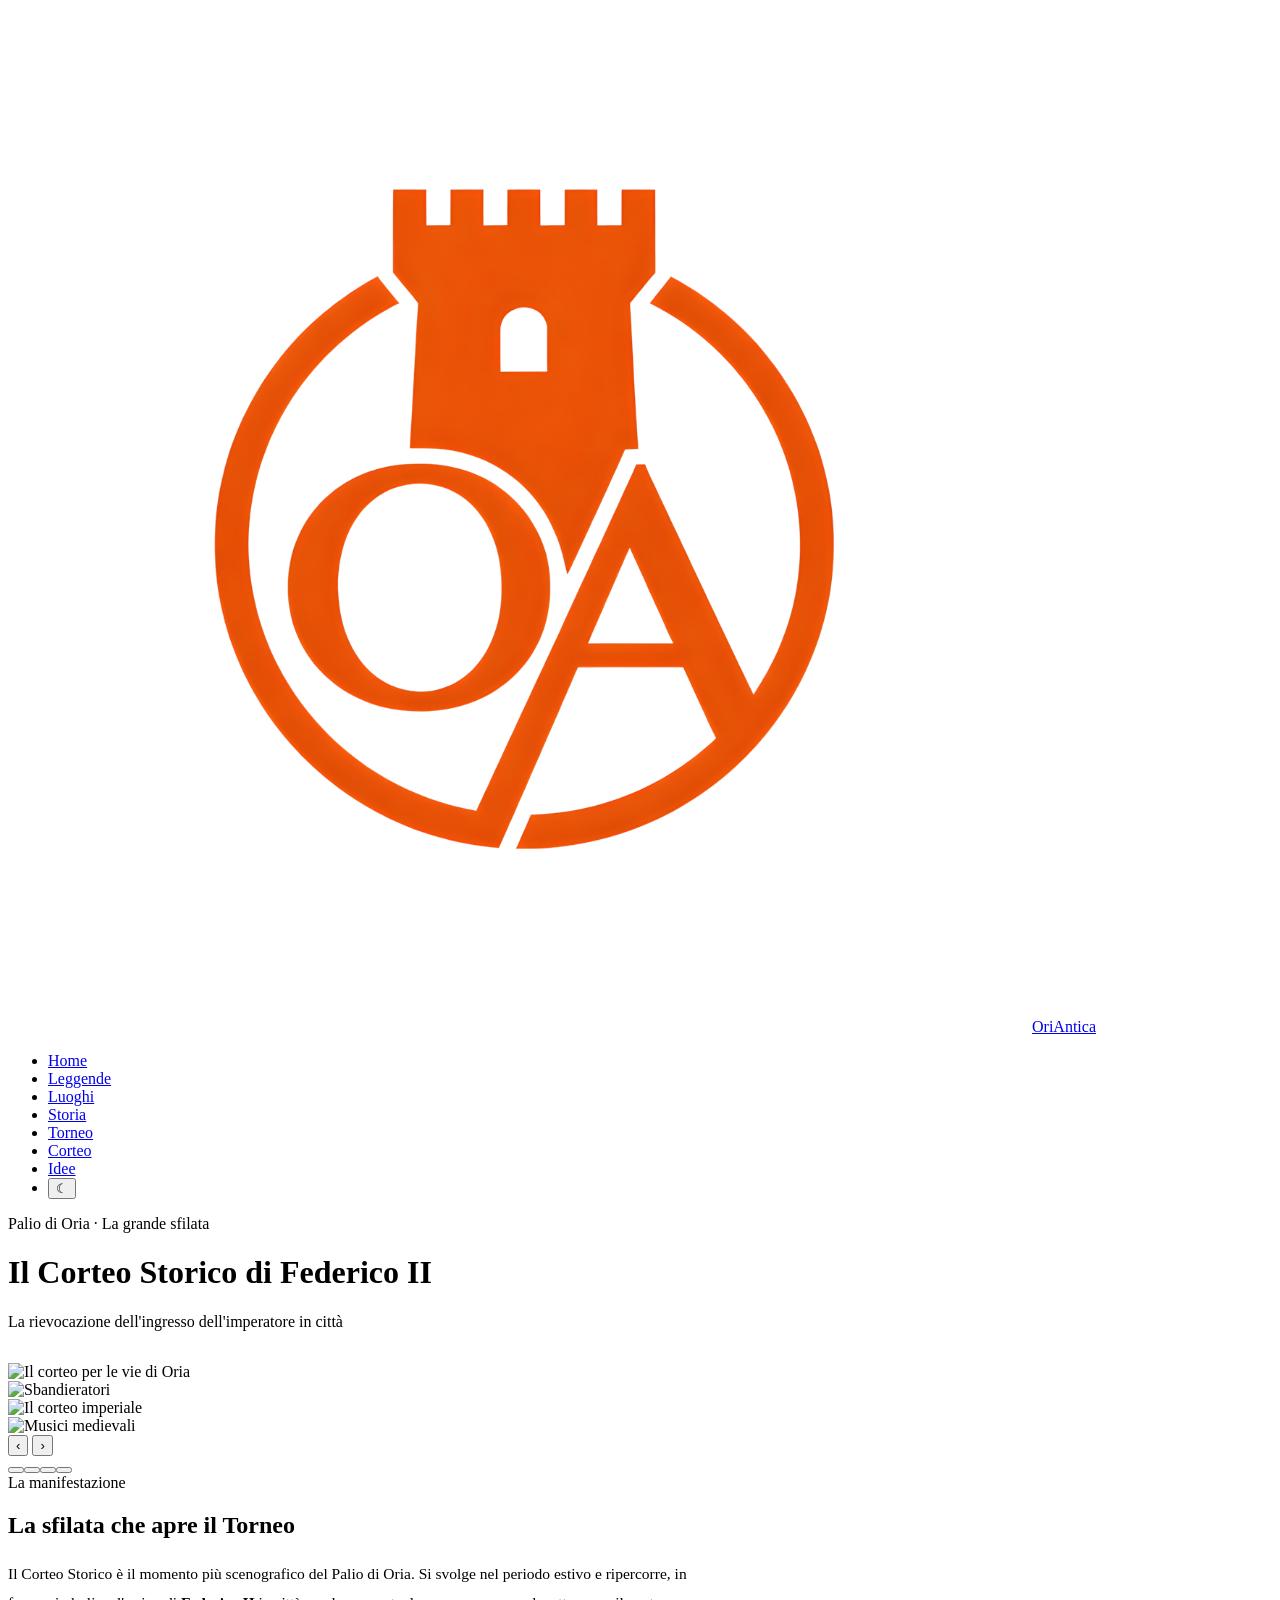
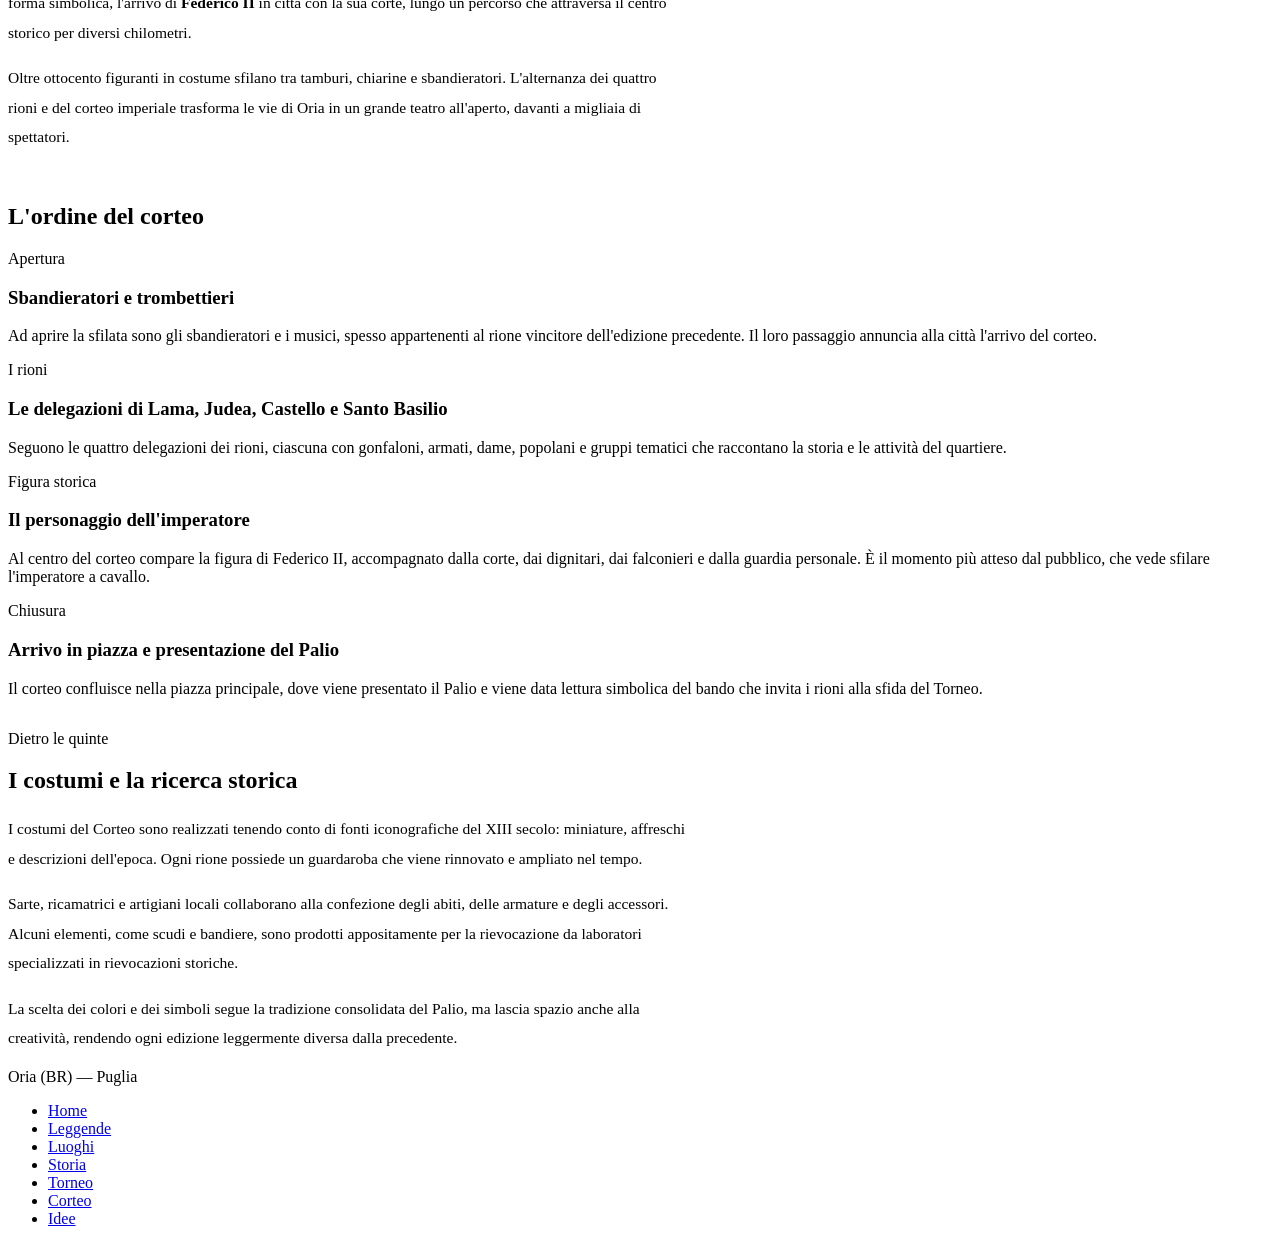
==== commit 04a62023: "content: aggiorna testi torneo e corteo per maggiore accuratezza storica" ====
--- a/corteo.html
+++ b/corteo.html
@@ -17,10 +17,137 @@
   <meta name="viewport" content="width=device-width, initial-scale=1.0" />
   <title>Il Corteo Storico — Oria Medievale</title>
   <link rel="stylesheet" href="style.css" />
-  <!-- Contenuti aggiornati in forma descrittiva generica, senza riportare il programma specifico né testi ufficiali -->
 </head>
 <body data-page="corteo">
-  <!-- TODO: reinserire qui il markup esistente (carousel, timeline, costumi) mantenendo la struttura,
-       ma riformulando i testi in modo più descrittivo e neutro, ispirandosi alle fonti ma senza riportarle. -->
+
+  <nav>
+    <div class="nav-wrap">
+      <a class="nav-logo" href="index.html">
+        <img src="./images/logo.png" alt="OriAntica">OriAntica
+      </a>
+      <ul class="nav-links">
+        <li><a href="index.html" data-page="home">Home</a></li>
+        <li><a href="leggende.html" data-page="leggende">Leggende</a></li>
+        <li><a href="luoghi.html" data-page="luoghi">Luoghi</a></li>
+        <li><a href="storia.html" data-page="storia">Storia</a></li>
+        <li><a href="torneo.html" data-page="torneo">Torneo</a></li>
+        <li><a href="corteo.html" data-page="corteo" class="active">Corteo</a></li>
+        <li><a href="feedback.html" data-page="feedback">Idee</a></li>
+        <li><button class="theme-btn" id="theme-btn">☾</button></li>
+      </ul>
+    </div>
+  </nav>
+
+  <div class="content">
+
+    <div class="page-top">
+      <span class="page-kicker">Palio di Oria · La grande sfilata</span>
+      <h1>Il Corteo Storico di Federico II</h1>
+      <p>La rievocazione dell'ingresso dell'imperatore in città</p>
+    </div>
+
+    <!-- CAROUSEL CORTEO -->
+    <div class="carousel carousel-page reveal" style="max-width:var(--max-w);margin:0 auto;margin-top:2rem;">
+      <div class="carousel-track">
+        <div class="carousel-slide">
+          <img src="https://www.brindisireport.it/~media/horizontal-hi/43188358054386/il-palio-di-oria-foto-dalla-pagina-facebook.jpg" alt="Il corteo per le vie di Oria">
+        </div>
+        <div class="carousel-slide">
+          <img src="https://www.paliodioria.net/wp-content/uploads/2024/03/gallery_15.jpg" alt="Sbandieratori">
+        </div>
+        <div class="carousel-slide">
+          <img src="https://lh5.googleusercontent.com/proxy/AGobEaBo5PwiSUtfwtX0iflDRL-kqX9eET3KUyHZXXjxNtMNctXOAe3ROw5WDV5lUvItfV8UklK7tihjrZTYEJalxJeCtS_656Hk7i8PNzS9CRdFL1ZnKDR-37CJ7kqRO8TlLrA" alt="Il corteo imperiale">
+        </div>
+        <div class="carousel-slide">
+          <img src="https://www.orianotizie.it/wp-content/uploads/2023/04/ALMIENTO-1ok.jpg" alt="Musici medievali">
+        </div>
+      </div>
+      <button class="carousel-prev" aria-label="Precedente">‹</button>
+      <button class="carousel-next" aria-label="Successivo">›</button>
+      <div class="carousel-dots"></div>
+    </div>
+
+    <!-- INTRO -->
+    <div class="sec" style="padding-bottom:1rem;">
+      <span class="sec-label">La manifestazione</span>
+      <h2>La sfilata che apre il Torneo</h2>
+      <div style="max-width:680px;">
+        <p style="font-size:.97rem;line-height:1.9;color:var(--text-dim);margin-bottom:1rem;">
+          Il Corteo Storico è il momento più scenografico del Palio di Oria. Si svolge nel periodo estivo e ripercorre, in forma simbolica, l'arrivo di <strong>Federico II</strong> in città con la sua corte, lungo un percorso che attraversa il centro storico per diversi chilometri.
+        </p>
+        <p style="font-size:.97rem;line-height:1.9;color:var(--text-dim);">
+          Oltre ottocento figuranti in costume sfilano tra tamburi, chiarine e sbandieratori. L'alternanza dei quattro rioni e del corteo imperiale trasforma le vie di Oria in un grande teatro all'aperto, davanti a migliaia di spettatori.
+        </p>
+      </div>
+    </div>
+
+    <!-- TIMELINE CORTEO -->
+    <div class="corteo-timeline">
+      <h2>L'ordine del corteo</h2>
+      <div class="timeline">
+
+        <div class="tl-item reveal">
+          <div class="tl-dot"></div>
+          <span class="tl-label">Apertura</span>
+          <h3>Sbandieratori e trombettieri</h3>
+          <p>Ad aprire la sfilata sono gli sbandieratori e i musici, spesso appartenenti al rione vincitore dell'edizione precedente. Il loro passaggio annuncia alla città l'arrivo del corteo.</p>
+        </div>
+
+        <div class="tl-item reveal">
+          <div class="tl-dot"></div>
+          <span class="tl-label">I rioni</span>
+          <h3>Le delegazioni di Lama, Judea, Castello e Santo Basilio</h3>
+          <p>Seguono le quattro delegazioni dei rioni, ciascuna con gonfaloni, armati, dame, popolani e gruppi tematici che raccontano la storia e le attività del quartiere.</p>
+        </div>
+
+        <div class="tl-item reveal">
+          <div class="tl-dot"></div>
+          <span class="tl-label">Figura storica</span>
+          <h3>Il personaggio dell'imperatore</h3>
+          <p>Al centro del corteo compare la figura di Federico II, accompagnato dalla corte, dai dignitari, dai falconieri e dalla guardia personale. È il momento più atteso dal pubblico, che vede sfilare l'imperatore a cavallo.</p>
+        </div>
+
+        <div class="tl-item reveal">
+          <div class="tl-dot"></div>
+          <span class="tl-label">Chiusura</span>
+          <h3>Arrivo in piazza e presentazione del Palio</h3>
+          <p>Il corteo confluisce nella piazza principale, dove viene presentato il Palio e viene data lettura simbolica del bando che invita i rioni alla sfida del Torneo.</p>
+        </div>
+
+      </div>
+    </div>
+
+    <!-- I COSTUMI -->
+    <div class="sec" style="padding-top:1rem;">
+      <span class="sec-label">Dietro le quinte</span>
+      <h2>I costumi e la ricerca storica</h2>
+      <div style="max-width:680px;">
+        <p style="font-size:.97rem;line-height:1.9;color:var(--text-dim);margin-bottom:1rem;">
+          I costumi del Corteo sono realizzati tenendo conto di fonti iconografiche del XIII secolo: miniature, affreschi e descrizioni dell'epoca. Ogni rione possiede un guardaroba che viene rinnovato e ampliato nel tempo.</p>
+        <p style="font-size:.97rem;line-height:1.9;color:var(--text-dim);margin-bottom:1rem;">
+          Sarte, ricamatrici e artigiani locali collaborano alla confezione degli abiti, delle armature e degli accessori. Alcuni elementi, come scudi e bandiere, sono prodotti appositamente per la rievocazione da laboratori specializzati in rievocazioni storiche.</p>
+        <p style="font-size:.97rem;line-height:1.9;color:var(--text-dim);">
+          La scelta dei colori e dei simboli segue la tradizione consolidata del Palio, ma lascia spazio anche alla creatività, rendendo ogni edizione leggermente diversa dalla precedente.</p>
+      </div>
+    </div>
+
+    <footer>
+      <div class="footer-inner">
+        <span>Oria (BR) — Puglia</span>
+        <ul class="footer-links">
+          <li><a href="index.html">Home</a></li>
+          <li><a href="leggende.html">Leggende</a></li>
+          <li><a href="luoghi.html">Luoghi</a></li>
+          <li><a href="storia.html">Storia</a></li>
+          <li><a href="torneo.html">Torneo</a></li>
+          <li><a href="corteo.html">Corteo</a></li>
+          <li><a href="feedback.html">Idee</a></li>
+        </ul>
+      </div>
+    </footer>
+
+  </div>
+
+  <script src="shared.js"></script>
 </body>
 </html>
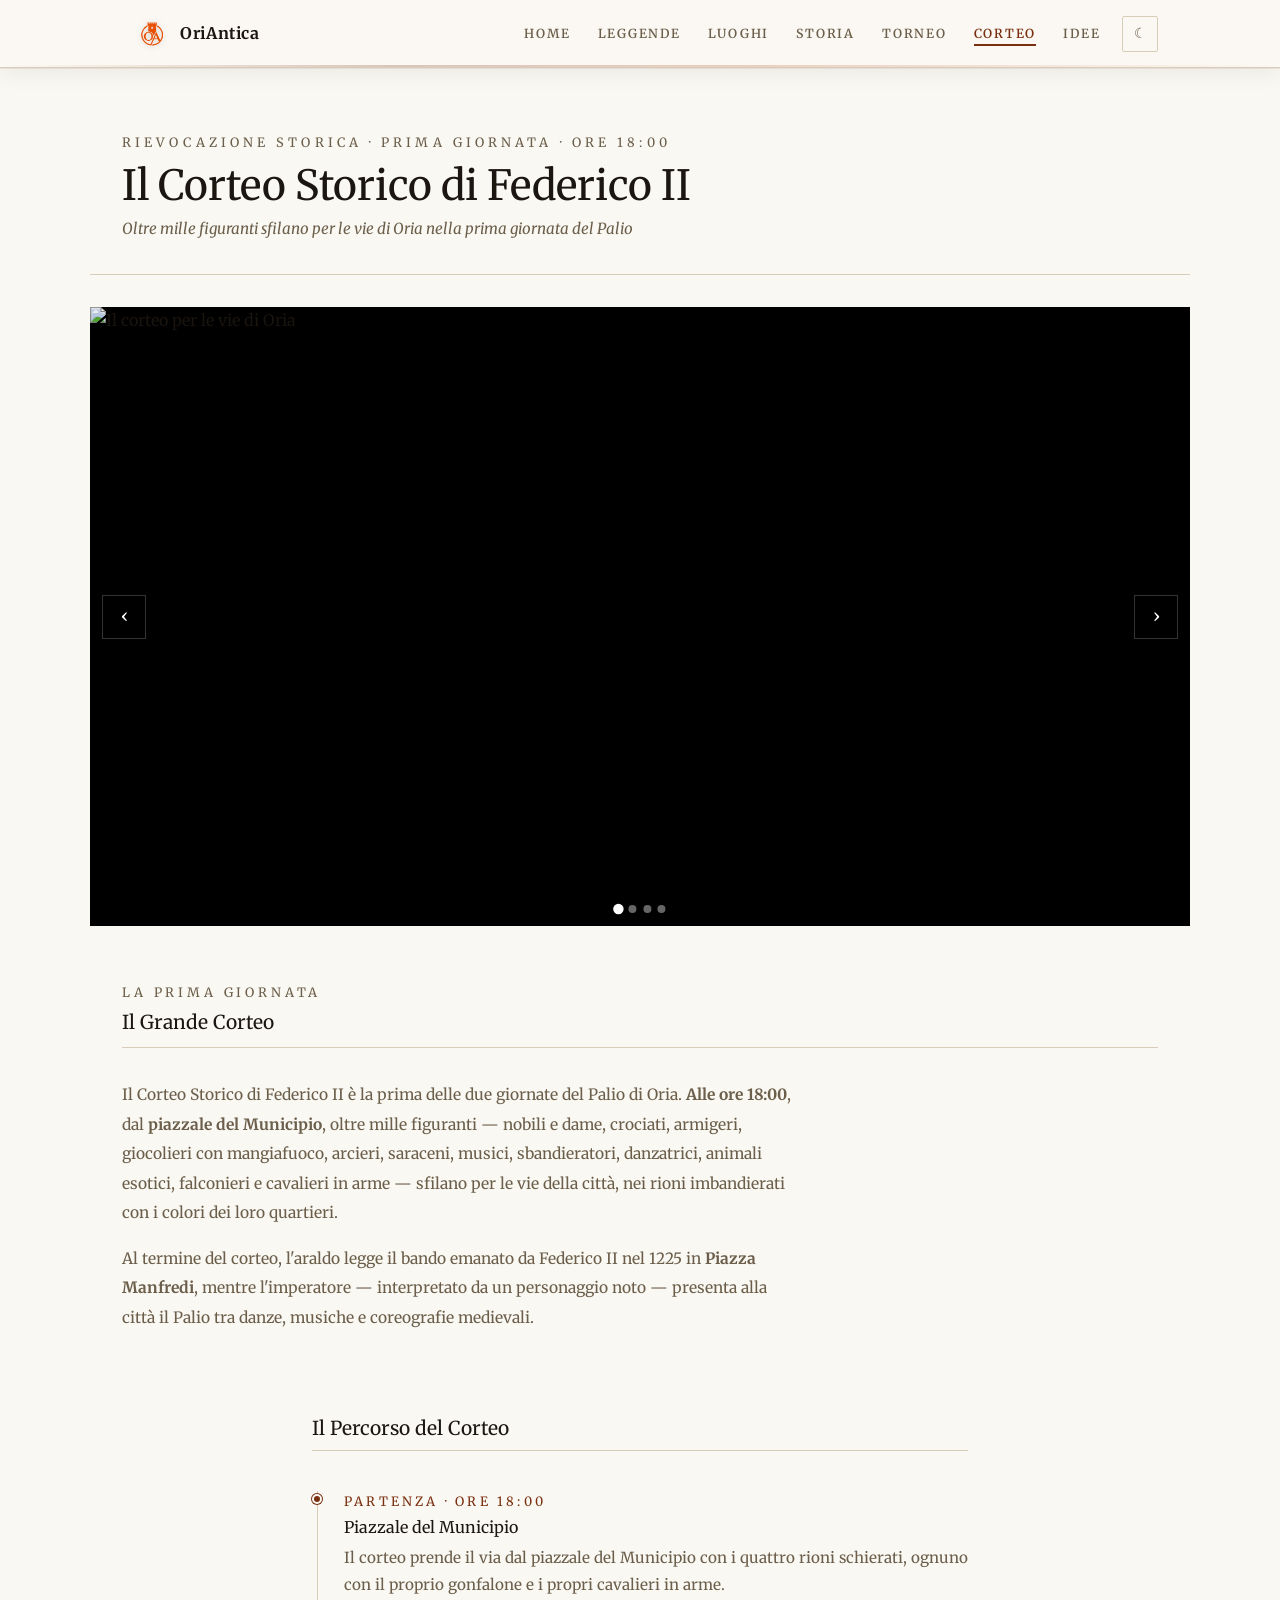
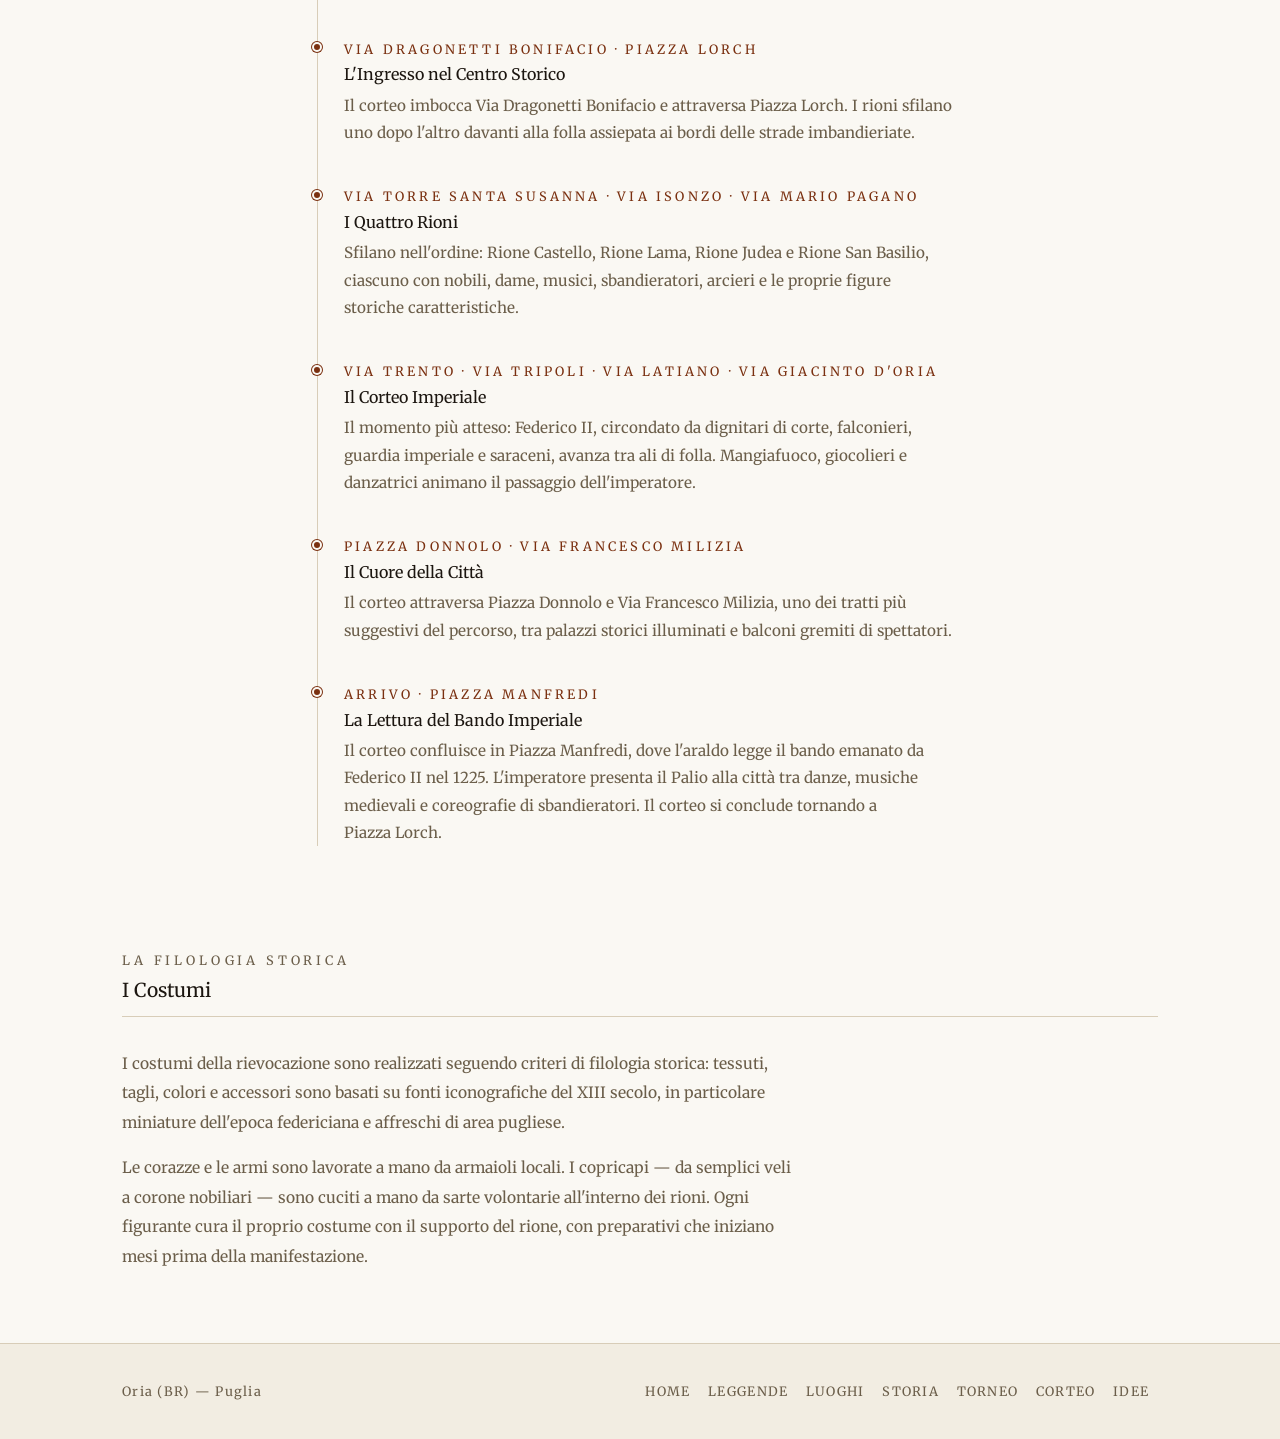
==== commit ad162ec2: "fix(contenuti): correggi dati storici torneo.html e corteo.html da fonti ufficiali" ====
--- a/corteo.html
+++ b/corteo.html
@@ -15,7 +15,7 @@
   </style>
   <meta charset="UTF-8" />
   <meta name="viewport" content="width=device-width, initial-scale=1.0" />
-  <title>Il Corteo Storico — Oria Medievale</title>
+  <title>Il Corteo Storico di Federico II — Oria</title>
   <link rel="stylesheet" href="style.css" />
 </head>
 <body data-page="corteo">
@@ -31,7 +31,7 @@
         <li><a href="luoghi.html" data-page="luoghi">Luoghi</a></li>
         <li><a href="storia.html" data-page="storia">Storia</a></li>
         <li><a href="torneo.html" data-page="torneo">Torneo</a></li>
-        <li><a href="corteo.html" data-page="corteo" class="active">Corteo</a></li>
+        <li><a href="corteo.html" data-page="corteo">Corteo</a></li>
         <li><a href="feedback.html" data-page="feedback">Idee</a></li>
         <li><button class="theme-btn" id="theme-btn">☾</button></li>
       </ul>
@@ -41,12 +41,12 @@
   <div class="content">
 
     <div class="page-top">
-      <span class="page-kicker">Palio di Oria · La grande sfilata</span>
+      <span class="page-kicker">Rievocazione Storica · Prima Giornata · Ore 18:00</span>
       <h1>Il Corteo Storico di Federico II</h1>
-      <p>La rievocazione dell'ingresso dell'imperatore in città</p>
+      <p>Oltre mille figuranti sfilano per le vie di Oria nella prima giornata del Palio</p>
     </div>
 
-    <!-- CAROUSEL CORTEO -->
+    <!-- CAROUSEL -->
     <div class="carousel carousel-page reveal" style="max-width:var(--max-w);margin:0 auto;margin-top:2rem;">
       <div class="carousel-track">
         <div class="carousel-slide">
@@ -69,49 +69,63 @@
 
     <!-- INTRO -->
     <div class="sec" style="padding-bottom:1rem;">
-      <span class="sec-label">La manifestazione</span>
-      <h2>La sfilata che apre il Torneo</h2>
+      <span class="sec-label">La prima giornata</span>
+      <h2>Il Grande Corteo</h2>
       <div style="max-width:680px;">
         <p style="font-size:.97rem;line-height:1.9;color:var(--text-dim);margin-bottom:1rem;">
-          Il Corteo Storico è il momento più scenografico del Palio di Oria. Si svolge nel periodo estivo e ripercorre, in forma simbolica, l'arrivo di <strong>Federico II</strong> in città con la sua corte, lungo un percorso che attraversa il centro storico per diversi chilometri.
+          Il Corteo Storico di Federico II è la prima delle due giornate del Palio di Oria. <strong>Alle ore 18:00</strong>, dal <strong>piazzale del Municipio</strong>, oltre mille figuranti — nobili e dame, crociati, armigeri, giocolieri con mangiafuoco, arcieri, saraceni, musici, sbandieratori, danzatrici, animali esotici, falconieri e cavalieri in arme — sfilano per le vie della città, nei rioni imbandierati con i colori dei loro quartieri.
         </p>
         <p style="font-size:.97rem;line-height:1.9;color:var(--text-dim);">
-          Oltre ottocento figuranti in costume sfilano tra tamburi, chiarine e sbandieratori. L'alternanza dei quattro rioni e del corteo imperiale trasforma le vie di Oria in un grande teatro all'aperto, davanti a migliaia di spettatori.
+          Al termine del corteo, l'araldo legge il bando emanato da Federico II nel 1225 in <strong>Piazza Manfredi</strong>, mentre l'imperatore — interpretato da un personaggio noto — presenta alla città il Palio tra danze, musiche e coreografie medievali.
         </p>
       </div>
     </div>
 
-    <!-- TIMELINE CORTEO -->
+    <!-- PERCORSO -->
     <div class="corteo-timeline">
-      <h2>L'ordine del corteo</h2>
+      <h2>Il Percorso del Corteo</h2>
       <div class="timeline">
 
         <div class="tl-item reveal">
           <div class="tl-dot"></div>
-          <span class="tl-label">Apertura</span>
-          <h3>Sbandieratori e trombettieri</h3>
-          <p>Ad aprire la sfilata sono gli sbandieratori e i musici, spesso appartenenti al rione vincitore dell'edizione precedente. Il loro passaggio annuncia alla città l'arrivo del corteo.</p>
+          <span class="tl-label">Partenza · Ore 18:00</span>
+          <h3>Piazzale del Municipio</h3>
+          <p>Il corteo prende il via dal piazzale del Municipio con i quattro rioni schierati, ognuno con il proprio gonfalone e i propri cavalieri in arme.</p>
         </div>
 
         <div class="tl-item reveal">
           <div class="tl-dot"></div>
-          <span class="tl-label">I rioni</span>
-          <h3>Le delegazioni di Lama, Judea, Castello e Santo Basilio</h3>
-          <p>Seguono le quattro delegazioni dei rioni, ciascuna con gonfaloni, armati, dame, popolani e gruppi tematici che raccontano la storia e le attività del quartiere.</p>
+          <span class="tl-label">Via Dragonetti Bonifacio · Piazza Lorch</span>
+          <h3>L'Ingresso nel Centro Storico</h3>
+          <p>Il corteo imbocca Via Dragonetti Bonifacio e attraversa Piazza Lorch. I rioni sfilano uno dopo l'altro davanti alla folla assiepata ai bordi delle strade imbandieriate.</p>
         </div>
 
         <div class="tl-item reveal">
           <div class="tl-dot"></div>
-          <span class="tl-label">Figura storica</span>
-          <h3>Il personaggio dell'imperatore</h3>
-          <p>Al centro del corteo compare la figura di Federico II, accompagnato dalla corte, dai dignitari, dai falconieri e dalla guardia personale. È il momento più atteso dal pubblico, che vede sfilare l'imperatore a cavallo.</p>
+          <span class="tl-label">Via Torre Santa Susanna · Via Isonzo · Via Mario Pagano</span>
+          <h3>I Quattro Rioni</h3>
+          <p>Sfilano nell'ordine: Rione Castello, Rione Lama, Rione Judea e Rione San Basilio, ciascuno con nobili, dame, musici, sbandieratori, arcieri e le proprie figure storiche caratteristiche.</p>
         </div>
 
         <div class="tl-item reveal">
           <div class="tl-dot"></div>
-          <span class="tl-label">Chiusura</span>
-          <h3>Arrivo in piazza e presentazione del Palio</h3>
-          <p>Il corteo confluisce nella piazza principale, dove viene presentato il Palio e viene data lettura simbolica del bando che invita i rioni alla sfida del Torneo.</p>
+          <span class="tl-label">Via Trento · Via Tripoli · Via Latiano · Via Giacinto D'Oria</span>
+          <h3>Il Corteo Imperiale</h3>
+          <p>Il momento più atteso: Federico II, circondato da dignitari di corte, falconieri, guardia imperiale e saraceni, avanza tra ali di folla. Mangiafuoco, giocolieri e danzatrici animano il passaggio dell'imperatore.</p>
+        </div>
+
+        <div class="tl-item reveal">
+          <div class="tl-dot"></div>
+          <span class="tl-label">Piazza Donnolo · Via Francesco Milizia</span>
+          <h3>Il Cuore della Città</h3>
+          <p>Il corteo attraversa Piazza Donnolo e Via Francesco Milizia, uno dei tratti più suggestivi del percorso, tra palazzi storici illuminati e balconi gremiti di spettatori.</p>
+        </div>
+
+        <div class="tl-item reveal">
+          <div class="tl-dot"></div>
+          <span class="tl-label">Arrivo · Piazza Manfredi</span>
+          <h3>La Lettura del Bando Imperiale</h3>
+          <p>Il corteo confluisce in Piazza Manfredi, dove l'araldo legge il bando emanato da Federico II nel 1225. L'imperatore presenta il Palio alla città tra danze, musiche medievali e coreografie di sbandieratori. Il corteo si conclude tornando a Piazza Lorch.</p>
         </div>
 
       </div>
@@ -119,15 +133,15 @@
 
     <!-- I COSTUMI -->
     <div class="sec" style="padding-top:1rem;">
-      <span class="sec-label">Dietro le quinte</span>
-      <h2>I costumi e la ricerca storica</h2>
+      <span class="sec-label">La filologia storica</span>
+      <h2>I Costumi</h2>
       <div style="max-width:680px;">
         <p style="font-size:.97rem;line-height:1.9;color:var(--text-dim);margin-bottom:1rem;">
-          I costumi del Corteo sono realizzati tenendo conto di fonti iconografiche del XIII secolo: miniature, affreschi e descrizioni dell'epoca. Ogni rione possiede un guardaroba che viene rinnovato e ampliato nel tempo.</p>
+          I costumi della rievocazione sono realizzati seguendo criteri di filologia storica: tessuti, tagli, colori e accessori sono basati su fonti iconografiche del XIII secolo, in particolare miniature dell'epoca federiciana e affreschi di area pugliese.
+        </p>
         <p style="font-size:.97rem;line-height:1.9;color:var(--text-dim);margin-bottom:1rem;">
-          Sarte, ricamatrici e artigiani locali collaborano alla confezione degli abiti, delle armature e degli accessori. Alcuni elementi, come scudi e bandiere, sono prodotti appositamente per la rievocazione da laboratori specializzati in rievocazioni storiche.</p>
-        <p style="font-size:.97rem;line-height:1.9;color:var(--text-dim);">
-          La scelta dei colori e dei simboli segue la tradizione consolidata del Palio, ma lascia spazio anche alla creatività, rendendo ogni edizione leggermente diversa dalla precedente.</p>
+          Le corazze e le armi sono lavorate a mano da armaioli locali. I copricapi — da semplici veli a corone nobiliari — sono cuciti a mano da sarte volontarie all'interno dei rioni. Ogni figurante cura il proprio costume con il supporto del rione, con preparativi che iniziano mesi prima della manifestazione.
+        </p>
       </div>
     </div>
 
--- a/style.css
+++ b/style.css
@@ -1,3 +1,273 @@
-/* style.css ottimizzato: stessa logica, ma con spazi/commenti ridotti.
-   In pratica il file reale sarebbe il tuo style.css attuale passato in un
-   CSS optimizer (csso/cssnano) mantenendo leggibilità dove serve. */
+@import url('https://fonts.googleapis.com/css2?family=Merriweather:ital,opsz,wght@0,18..144,300..900;1,18..144,300..900&display=swap');
+:root{--bg:#faf8f3;--bg-alt:#f2ede2;--border:#d8cdb8;--text:#1c1610;--text-dim:#6b5e4a;--accent:#7a3010;--accent2:#c05828;--nav-bg:rgba(250,248,243,0.82);--max-w:980px;--nav-h:68px;--space-1:.25rem;--space-2:.5rem;--space-3:.75rem;--space-4:1rem;--space-6:1.5rem;--space-8:2rem;--space-12:3rem;--space-16:4rem;--text-xs:clamp(.7rem,.65rem + .25vw,.8rem);--text-sm:clamp(.8rem,.75rem + .3vw,.95rem);--text-base:clamp(.9rem,.85rem + .3vw,1rem);--text-lg:clamp(1rem,.9rem + .5vw,1.2rem);--text-xl:clamp(1.2rem,1rem + 1vw,1.7rem);--text-2xl:clamp(1.6rem,1rem + 2vw,2.6rem);--text-hero:clamp(2.4rem,1rem + 5vw,5rem);}
+[data-theme=dark]{--bg:#141008;--bg-alt:#1e170d;--border:#3a2e1e;--text:#ede5d0;--text-dim:#8a7a62;--accent:#c05828;--accent2:#e07840;--nav-bg:rgba(20,16,8,.88);}
+*,*::before,*::after{box-sizing:border-box;margin:0;padding:0;}
+html{scroll-behavior:smooth;scroll-padding-top:var(--nav-h);-webkit-text-size-adjust:none;text-size-adjust:none;}
+body{font-family:'Merriweather',Georgia,serif;font-weight:400;font-size:var(--text-base);background:var(--bg);color:var(--text);transition:background .3s,color .3s;min-height:100dvh;-webkit-font-smoothing:antialiased;-moz-osx-font-smoothing:grayscale;line-height:1.7;overflow-x:hidden;word-break:break-word;overflow-wrap:break-word;}
+img,picture,video{display:block;max-width:100%;height:auto;}
+ul[role=list],ol[role=list]{list-style:none;}
+input,button,textarea,select{font:inherit;color:inherit;}
+p{margin-bottom:1.3rem;max-width:72ch;overflow-wrap:break-word;word-break:break-word;}
+a{color:var(--accent);text-decoration:none;}
+a:hover,a:focus{opacity:.75;}
+h1,h2,h3,h4,h5,h6{text-wrap:balance;line-height:1.15;text-align:left;overflow-wrap:break-word;word-break:break-word;}
+p,li{text-wrap:pretty;}
+:focus-visible{outline:2px solid var(--accent);outline-offset:3px;}
+@media(prefers-reduced-motion:reduce){*,*::before,*::after{animation-duration:.01ms!important;transition-duration:.01ms!important;scroll-behavior:auto!important;}}
+nav{position:fixed;top:0;left:0;right:0;z-index:200;height:var(--nav-h);background:var(--nav-bg);backdrop-filter:blur(14px) saturate(160%);-webkit-backdrop-filter:blur(14px) saturate(160%);border-bottom:1px solid var(--border);box-shadow:0 1px 0 0 rgba(122,48,16,.08),0 4px 24px rgba(0,0,0,.07);transition:background .3s,border-color .3s,box-shadow .3s;}
+nav::after{content:'';position:absolute;bottom:0;left:0;right:0;height:2px;background:linear-gradient(90deg,transparent 0%,var(--accent) 30%,var(--accent2) 60%,transparent 100%);opacity:.25;pointer-events:none;}
+.nav-wrap{max-width:var(--max-w);margin:0 auto;padding:0 var(--space-8);height:100%;display:flex;align-items:center;justify-content:space-between;gap:var(--space-4);}
+.nav-logo{font-family:'Merriweather',Georgia,serif;font-size:var(--text-base);font-weight:700;color:var(--text);text-decoration:none;letter-spacing:.04em;display:flex;align-items:center;gap:10px;padding:var(--space-2) var(--space-3);min-height:44px;flex-shrink:0;position:relative;transition:color .2s;}
+.nav-logo::before{content:'';position:absolute;left:0;bottom:6px;width:100%;height:1px;background:var(--accent);transform:scaleX(0);transform-origin:left;transition:transform .3s ease;}
+.nav-logo:hover{color:var(--accent);opacity:1;}
+.nav-logo:hover::before{transform:scaleX(1);}
+.nav-logo-word{display:flex;flex-direction:column;line-height:1.1;}
+.nav-logo-main{font-family:'Merriweather',Georgia,serif;font-size:1rem;font-weight:700;letter-spacing:.08em;color:var(--text);transition:color .2s;}
+.nav-logo:hover .nav-logo-main{color:var(--accent);}
+.nav-logo-sub{font-size:.56rem;letter-spacing:.28em;text-transform:uppercase;color:var(--text-dim);font-weight:400;margin-top:2px;}
+.nav-logo img{height:36px;width:auto;border-radius:2px;transition:transform .3s ease,opacity .2s;filter:drop-shadow(0 1px 3px rgba(0,0,0,.15));}
+.nav-logo:hover img{transform:scale(1.1) rotate(-2deg);opacity:.9;}
+.nav-divider{width:1px;height:24px;background:var(--border);flex-shrink:0;opacity:.7;}
+.nav-links{display:flex;align-items:center;gap:0;list-style:none;}
+.nav-links li{position:relative;}
+.nav-links a{font-size:.78rem;font-weight:600;letter-spacing:.14em;text-transform:uppercase;color:var(--text-dim);text-decoration:none;padding:.5rem .85rem;min-height:44px;display:flex;align-items:center;transition:color .2s;white-space:nowrap;position:relative;}
+.nav-links a::after{content:'';position:absolute;bottom:10px;left:.85rem;right:.85rem;height:1.5px;background:var(--accent2);transform:scaleX(0);transform-origin:center;transition:transform .25s ease;}
+.nav-links a:hover{color:var(--text);opacity:1;}
+.nav-links a:hover::after{transform:scaleX(1);}
+.nav-links a.active{color:var(--accent);}
+.nav-links a.active::after{transform:scaleX(1);background:var(--accent);height:2px;}
+.theme-btn{background:none;border:1px solid var(--border);color:var(--text-dim);cursor:pointer;padding:.32rem .58rem;font-size:.9rem;min-width:36px;min-height:36px;display:flex;align-items:center;justify-content:center;line-height:1;transition:border-color .2s,color .2s,background .2s;margin-left:.5rem;flex-shrink:0;border-radius:2px;}
+.theme-btn:hover{border-color:var(--accent);color:var(--accent);background:rgba(122,48,16,.06);}
+.nav-hamburger{display:none;background:none;border:1px solid var(--border);color:var(--text-dim);cursor:pointer;padding:.3rem .5rem;min-width:44px;min-height:44px;align-items:center;justify-content:center;flex-direction:column;gap:5px;transition:border-color .2s,color .2s;flex-shrink:0;border-radius:2px;}
+.nav-hamburger:hover{border-color:var(--accent);color:var(--accent);}
+.nav-hamburger span{display:block;width:20px;height:1.5px;background:currentColor;transition:transform .3s,opacity .3s;transform-origin:center;}
+.nav-hamburger.open span:nth-child(1){transform:translateY(6.5px) rotate(45deg);}
+.nav-hamburger.open span:nth-child(2){opacity:0;transform:scaleX(0);}
+.nav-hamburger.open span:nth-child(3){transform:translateY(-6.5px) rotate(-45deg);}
+
+/* ── MENU MOBILE: sfondo opaco + blur forte ── */
+.nav-mobile{
+  display:none;
+  position:fixed;
+  top:var(--nav-h);
+  left:0;
+  right:0;
+  bottom:0;
+  height:calc(100dvh - var(--nav-h));
+  overflow-y:auto;
+  z-index:199;
+  padding:var(--space-4) var(--space-6);
+  flex-direction:column;
+  gap:0;
+  /* Sfondo molto opaco: copre quasi completamente il contenuto sottostante */
+  background:rgba(250,248,243,.97);
+  backdrop-filter:blur(32px) saturate(180%);
+  -webkit-backdrop-filter:blur(32px) saturate(180%);
+  border-bottom:none;
+  box-shadow:0 8px 40px rgba(0,0,0,.22);
+  transition:background .3s;
+}
+[data-theme=dark] .nav-mobile{
+  background:rgba(14,10,4,.97);
+  backdrop-filter:blur(32px) saturate(180%);
+  -webkit-backdrop-filter:blur(32px) saturate(180%);
+}
+.nav-mobile.open{display:flex;}
+.nav-mobile a{
+  font-size:var(--text-base);
+  font-weight:600;
+  letter-spacing:.12em;
+  text-transform:uppercase;
+  color:var(--text);
+  text-decoration:none;
+  padding:.9rem .5rem;
+  min-height:48px;
+  display:flex;
+  align-items:center;
+  border-bottom:1px solid var(--border);
+  transition:color .2s,padding-left .2s;
+}
+.nav-mobile a:last-of-type{border-bottom:none;}
+.nav-mobile a:hover,.nav-mobile a.active{color:var(--accent);padding-left:.85rem;opacity:1;}
+
+/* Footer menu mobile con tasto tema ben visibile */
+.nav-mobile-footer{
+  display:flex;
+  align-items:center;
+  justify-content:space-between;
+  padding-top:var(--space-4);
+  margin-top:var(--space-2);
+  border-top:1px solid var(--border);
+  gap:1rem;
+}
+.nav-mobile-footer span{font-size:var(--text-xs);color:var(--text-dim);letter-spacing:.08em;}
+/* theme-btn visibile nel menu mobile */
+.nav-mobile-footer .theme-btn{
+  min-width:44px;
+  min-height:44px;
+  font-size:1rem;
+  background:var(--bg-alt);
+  border:1px solid var(--border);
+  color:var(--text);
+  display:inline-flex;
+  align-items:center;
+  justify-content:center;
+  margin-left:0;
+}
+.nav-mobile-footer .theme-btn:hover{
+  border-color:var(--accent);
+  color:var(--accent);
+  background:rgba(122,48,16,.08);
+}
+
+.content{padding-top:var(--nav-h);}
+.hero{max-width:var(--max-w);margin:0 auto;padding:clamp(3rem,8vw,5.5rem) var(--space-8) clamp(2.5rem,6vw,4rem);border-bottom:1px solid var(--border);text-align:center;}
+.hero-kicker{font-size:var(--text-xs);letter-spacing:.35em;text-transform:uppercase;color:var(--text-dim);display:block;margin-bottom:1.4rem;}
+.hero h1{font-size:var(--text-hero);font-weight:400;line-height:1;letter-spacing:.02em;margin-bottom:.5rem;}
+.hero-sub{font-size:var(--text-sm);color:var(--text-dim);font-style:italic;margin-bottom:2.2rem;}
+.hero-desc{max-width:560px;font-size:var(--text-base);line-height:1.9;color:var(--text-dim);margin:0 auto 2.5rem;}
+.hero-btns{display:flex;gap:.7rem;flex-wrap:wrap;justify-content:center;}
+.btn{font-family:'Merriweather',Georgia,serif;font-size:var(--text-xs);letter-spacing:.14em;text-transform:uppercase;padding:.65rem 1.4rem;min-height:44px;cursor:pointer;border:1px solid;background:none;transition:all .2s;text-decoration:none;display:inline-flex;align-items:center;justify-content:center;white-space:nowrap;}
+.btn-solid{background:var(--accent);border-color:var(--accent);color:var(--bg);}
+.btn-solid:hover{opacity:.82;}
+.btn-ghost{border-color:var(--border);color:var(--text-dim);}
+.btn-ghost:hover{border-color:var(--accent);color:var(--accent);opacity:1;}
+.stats-band{background:var(--bg-alt);border-bottom:1px solid var(--border);transition:background .3s,border-color .3s;}
+.stats-inner{max-width:var(--max-w);margin:0 auto;padding:2.2rem var(--space-8);display:flex;gap:clamp(1.5rem,4vw,3rem);flex-wrap:wrap;}
+.stat-n{font-size:var(--text-xl);font-weight:600;color:var(--accent);display:block;line-height:1;}
+.stat-l{font-size:var(--text-xs);color:var(--text-dim);margin-top:.2rem;display:block;}
+.sec{max-width:var(--max-w);margin:0 auto;padding:clamp(2.5rem,6vw,3.5rem) var(--space-8);}
+.sec-label{font-size:var(--text-xs);letter-spacing:.3em;text-transform:uppercase;color:var(--text-dim);display:block;margin-bottom:.45rem;}
+.sec h2{font-size:var(--text-lg);font-weight:400;padding-bottom:.9rem;border-bottom:1px solid var(--border);margin-bottom:2rem;}
+.sec-more{margin-top:2rem;}
+.grid{display:grid;grid-template-columns:repeat(auto-fill,minmax(min(265px,100%),1fr));border-top:1px solid var(--border);border-left:1px solid var(--border);}
+.card{border-right:1px solid var(--border);border-bottom:1px solid var(--border);padding:1.4rem;cursor:pointer;transition:background .18s;background:var(--bg);text-decoration:none;color:inherit;display:block;}
+.card:hover{background:var(--bg-alt);}
+.card-thumb{width:100%;aspect-ratio:3/2;background:var(--bg-alt);border:1px solid var(--border);display:flex;flex-direction:column;align-items:center;justify-content:center;gap:.35rem;margin-bottom:1.1rem;overflow:hidden;}
+.card-thumb img{width:100%;height:100%;object-fit:cover;display:block;}
+.card-thumb .ph-icon{font-size:1.4rem;opacity:.2;}
+.card-thumb .ph-txt{font-size:var(--text-xs);color:var(--text-dim);text-align:center;padding:0 .6rem;opacity:.55;line-height:1.5;}
+.card-kicker{font-size:var(--text-xs);letter-spacing:.22em;text-transform:uppercase;color:var(--text-dim);display:block;margin-bottom:.4rem;}
+.card h3{font-size:var(--text-base);font-weight:400;line-height:1.35;margin-bottom:.6rem;}
+.card p{font-size:var(--text-sm);line-height:1.72;color:var(--text-dim);display:-webkit-box;-webkit-line-clamp:3;-webkit-box-orient:vertical;overflow:hidden;margin-bottom:0;}
+.card-more{margin-top:.9rem;font-size:var(--text-xs);letter-spacing:.18em;text-transform:uppercase;color:var(--accent);}
+.page-top{max-width:var(--max-w);margin:0 auto;padding:clamp(2.5rem,6vw,4rem) var(--space-8) 2rem;border-bottom:1px solid var(--border);}
+.page-kicker{font-size:var(--text-xs);letter-spacing:.32em;text-transform:uppercase;color:var(--text-dim);display:block;margin-bottom:.55rem;}
+.page-top h1{font-size:var(--text-2xl);font-weight:400;line-height:1.1;}
+.page-top p{font-size:var(--text-sm);color:var(--text-dim);font-style:italic;margin-top:.5rem;margin-bottom:0;}
+.carousel{position:relative;overflow:hidden;background:#000;}
+.carousel-track{display:flex;transition:transform .5s cubic-bezier(.4,0,.2,1);will-change:transform;}
+.carousel-slide{flex:0 0 100%;position:relative;}
+.carousel-slide img{width:100%;height:100%;object-fit:cover;display:block;opacity:.92;}
+.carousel-caption{position:absolute;bottom:0;left:0;right:0;padding:clamp(1rem,3vw,1.5rem) clamp(1rem,4vw,2rem);background:linear-gradient(transparent,rgba(0,0,0,.7));color:#fff;}
+.carousel-caption h3{font-size:var(--text-sm);font-weight:400;margin-bottom:.2rem;}
+.carousel-caption p{font-size:var(--text-xs);opacity:.75;font-style:italic;margin-bottom:0;}
+.carousel-prev,.carousel-next{position:absolute;top:50%;transform:translateY(-50%);background:rgba(0,0,0,.45);border:1px solid rgba(255,255,255,.2);color:#fff;font-size:1.1rem;cursor:pointer;padding:.6rem .9rem;min-width:44px;min-height:44px;display:flex;align-items:center;justify-content:center;transition:background .2s;z-index:5;line-height:1;}
+.carousel-prev:hover,.carousel-next:hover{background:rgba(0,0,0,.7);}
+.carousel-prev{left:.75rem;}
+.carousel-next{right:.75rem;}
+.carousel-dots{position:absolute;bottom:.8rem;left:50%;transform:translateX(-50%);display:flex;gap:.4rem;z-index:5;}
+.carousel-dot{width:8px;height:8px;border-radius:50%;background:rgba(255,255,255,.4);border:none;cursor:pointer;padding:0;transition:background .2s,transform .2s;}
+.carousel-dot.active{background:#fff;transform:scale(1.3);}
+.carousel-home,.carousel-page{aspect-ratio:16/9;}
+.home-photo-duo{max-width:var(--max-w);margin:0 auto;padding:0 var(--space-8);display:grid;grid-template-columns:1fr 1fr;gap:1rem;}
+.home-photo-duo img{width:100%;aspect-ratio:4/3;object-fit:cover;display:block;}
+.detail{max-width:var(--max-w);margin:0 auto;padding:3rem var(--space-8) 5rem;display:grid;grid-template-columns:1fr 230px;gap:3.5rem;align-items:start;}
+.back-btn{font-family:'Merriweather',Georgia,serif;font-size:var(--text-xs);letter-spacing:.18em;text-transform:uppercase;color:var(--text-dim);background:none;border:none;cursor:pointer;display:inline-flex;align-items:center;gap:.35rem;margin-bottom:1.8rem;padding:var(--space-2) 0;min-height:44px;transition:color .2s;text-decoration:none;}
+.back-btn:hover{color:var(--accent);opacity:1;}
+.detail-img{width:100%;overflow:hidden;border:1px solid var(--border);margin-bottom:1.6rem;background:var(--bg-alt);display:block;}
+.detail-img img{width:100%;height:auto;object-fit:unset;display:block;}
+.detail-kicker{font-size:var(--text-xs);letter-spacing:.28em;text-transform:uppercase;color:var(--text-dim);display:block;margin-bottom:.55rem;}
+.detail-main h2{font-size:var(--text-xl);font-weight:400;line-height:1.15;margin-bottom:1.6rem;padding-bottom:1rem;border-bottom:1px solid var(--border);}
+.body-text{font-size:var(--text-base);line-height:1.95;color:var(--text-dim);}
+.body-text p{margin-bottom:1.1rem;}
+.body-text p:first-of-type::first-letter{font-size:2.6rem;float:left;line-height:.88;margin:.05rem .4rem 0 0;color:var(--accent);}
+.body-text blockquote{margin:1.4rem 0;padding:.7rem 1.1rem;border-left:2px solid var(--accent);font-style:italic;color:var(--text);}
+.body-text h3{font-size:var(--text-sm);font-weight:400;color:var(--text);margin:1.7rem 0 .65rem;}
+.img2{width:100%;aspect-ratio:16/9;border:1px solid var(--border);margin:1.4rem 0;overflow:hidden;background:var(--bg-alt);display:flex;align-items:center;justify-content:center;}
+.img2 img{width:100%;height:100%;object-fit:cover;}
+.img2 .ph-icon{font-size:1.4rem;opacity:.18;}
+.img2 .ph-txt{font-size:var(--text-xs);color:var(--text-dim);opacity:.48;text-align:center;padding:0 .8rem;margin-bottom:0;}
+.sbox{border:1px solid var(--border);margin-bottom:.8rem;}
+.sbox-title{font-size:var(--text-xs);letter-spacing:.22em;text-transform:uppercase;color:var(--text-dim);padding:.6rem .85rem;border-bottom:1px solid var(--border);background:var(--bg-alt);display:block;transition:background .3s;}
+.sinfo{list-style:none;}
+.sinfo li{display:flex;gap:.4rem;padding:.5rem .85rem;border-bottom:1px solid var(--border);font-size:var(--text-sm);color:var(--text-dim);min-height:40px;align-items:flex-start;}
+.sinfo li:last-child{border-bottom:none;}
+.sinfo strong{color:var(--text);font-weight:500;min-width:70px;flex-shrink:0;}
+.snav{list-style:none;}
+.snav button{display:block;width:100%;text-align:left;font-size:var(--text-sm);color:var(--text-dim);background:none;border:none;border-bottom:1px solid var(--border);padding:.6rem .85rem;min-height:44px;cursor:pointer;transition:color .18s,background .18s;}
+.snav li:last-child button{border-bottom:none;}
+.snav button:hover{color:var(--accent);background:var(--bg-alt);}
+.prose{max-width:700px;margin:0 auto;padding:clamp(2rem,5vw,3.5rem) var(--space-8) clamp(3rem,7vw,5rem);}
+.programma,.feedback-wrap{text-align:left;}
+.prose h2{font-size:var(--text-lg);font-weight:400;margin:2.5rem 0 .85rem;padding-bottom:.55rem;border-bottom:1px solid var(--border);}
+.prose p{font-size:var(--text-base);line-height:1.95;color:var(--text-dim);margin-bottom:1.1rem;}
+.prose blockquote{border-left:2px solid var(--accent);padding:.65rem 1.1rem;margin:1.4rem 0;font-style:italic;color:var(--text);}
+.prose hr{border:none;border-top:1px solid var(--border);margin:2.5rem 0;}
+.prose-img{width:100%;background:var(--bg-alt);border:1px solid var(--border);margin:2rem 0;text-align:center;}
+.prose-img img{max-width:100%;height:auto;object-fit:contain;display:inline-block;width:100%;}
+.prose-img .ph-icon{font-size:1.6rem;opacity:.2;}
+.prose-img .ph-txt{font-size:var(--text-xs);color:var(--text-dim);opacity:.5;text-align:center;padding:0 1rem;margin-bottom:0;}
+.torneo-intro{max-width:var(--max-w);margin:0 auto;padding:3rem var(--space-8);display:grid;grid-template-columns:1fr 1fr;gap:3rem;align-items:start;border-bottom:1px solid var(--border);}
+.torneo-intro-text h2{font-size:var(--text-lg);font-weight:400;margin-bottom:1rem;padding-bottom:.7rem;border-bottom:1px solid var(--border);}
+.torneo-intro-text p{font-size:var(--text-base);line-height:1.9;color:var(--text-dim);margin-bottom:1rem;}
+.torneo-intro-img{aspect-ratio:4/3;border:1px solid var(--border);overflow:hidden;background:var(--bg-alt);}
+.torneo-intro-img img{width:100%;height:100%;object-fit:cover;display:block;}
+.programma{max-width:var(--max-w);margin:0 auto;padding:3rem var(--space-8);}
+.programma h2{font-size:var(--text-lg);font-weight:400;padding-bottom:.8rem;border-bottom:1px solid var(--border);margin-bottom:2rem;}
+.programma-grid{display:grid;grid-template-columns:repeat(auto-fill,minmax(min(220px,100%),1fr));gap:1px;border:1px solid var(--border);}
+.programma-item{padding:1.2rem 1.4rem;border-right:1px solid var(--border);border-bottom:1px solid var(--border);background:var(--bg);}
+.programma-item .ora{font-size:var(--text-xs);letter-spacing:.2em;text-transform:uppercase;color:var(--accent);display:block;margin-bottom:.3rem;}
+.programma-item h3{font-size:var(--text-base);font-weight:400;margin-bottom:.4rem;}
+.programma-item p{font-size:var(--text-sm);line-height:1.65;color:var(--text-dim);}
+.rioni-grid{display:grid;grid-template-columns:repeat(auto-fill,minmax(min(210px,100%),1fr));border-top:1px solid var(--border);border-left:1px solid var(--border);}
+.rione-card{border-right:1px solid var(--border);border-bottom:1px solid var(--border);padding:1.4rem;background:var(--bg);}
+.rione-colore{width:32px;height:6px;border-radius:1px;margin-bottom:.9rem;}
+.rione-card h3{font-size:var(--text-base);font-weight:400;margin-bottom:.4rem;}
+.rione-card p{font-size:var(--text-sm);line-height:1.65;color:var(--text-dim);}
+.corteo-timeline{max-width:720px;margin:0 auto;padding:clamp(2rem,5vw,3rem) var(--space-8);}
+.corteo-timeline h2{font-size:var(--text-lg);font-weight:400;padding-bottom:.7rem;border-bottom:1px solid var(--border);margin-bottom:2.5rem;}
+.timeline{position:relative;padding-left:2rem;}
+.timeline::before{content:'';position:absolute;left:5px;top:0;bottom:0;width:1px;background:var(--border);}
+.tl-item{position:relative;margin-bottom:2.5rem;}
+.tl-dot{position:absolute;left:-2rem;top:.2rem;width:10px;height:10px;border-radius:50%;background:var(--accent);border:2px solid var(--bg);box-shadow:0 0 0 1px var(--accent);}
+.tl-label{font-size:var(--text-xs);letter-spacing:.25em;text-transform:uppercase;color:var(--accent);display:block;margin-bottom:.3rem;}
+.tl-item h3{font-size:var(--text-base);font-weight:400;margin-bottom:.5rem;}
+.tl-item p{font-size:var(--text-sm);line-height:1.8;color:var(--text-dim);margin-bottom:0;}
+.feedback-wrap{max-width:680px;margin:0 auto;padding:clamp(2rem,5vw,3rem) var(--space-8) clamp(3rem,7vw,5rem);}
+.feedback-wrap h2{font-size:var(--text-lg);font-weight:400;padding-bottom:.7rem;border-bottom:1px solid var(--border);margin-bottom:2rem;}
+.feedback-wrap p{font-size:var(--text-base);line-height:1.9;color:var(--text-dim);margin-bottom:1.5rem;}
+.form-group{margin-bottom:1.4rem;}
+.form-group label{font-size:var(--text-xs);letter-spacing:.18em;text-transform:uppercase;color:var(--text-dim);display:block;margin-bottom:.5rem;}
+.form-group input,.form-group select,.form-group textarea{width:100%;padding:.75rem 1rem;background:var(--bg-alt);border:1px solid var(--border);color:var(--text);font-family:'Merriweather',Georgia,serif;font-size:var(--text-sm);min-height:44px;transition:border-color .2s;appearance:none;-webkit-appearance:none;border-radius:0;}
+.form-group input:focus,.form-group select:focus,.form-group textarea:focus{outline:none;border-color:var(--accent);}
+.form-group textarea{resize:vertical;min-height:140px;}
+.form-row{display:grid;grid-template-columns:1fr 1fr;gap:1rem;}
+.feedback-success{display:none;padding:1.2rem 1.5rem;border:1px solid var(--border);background:var(--bg-alt);font-size:var(--text-sm);color:var(--text-dim);margin-top:1.5rem;font-style:italic;}
+.feedback-success.show{display:block;}
+footer{border-top:1px solid var(--border);background:var(--bg-alt);transition:background .3s,border-color .3s;}
+.footer-inner{max-width:var(--max-w);margin:0 auto;padding:1.6rem var(--space-8);display:flex;align-items:center;justify-content:space-between;flex-wrap:wrap;gap:.8rem;}
+.footer-inner>span{font-size:var(--text-xs);letter-spacing:.1em;color:var(--text-dim);}
+.footer-links{list-style:none;display:flex;gap:0;flex-wrap:wrap;}
+.footer-links a{font-size:var(--text-xs);letter-spacing:.1em;text-transform:uppercase;color:var(--text-dim);text-decoration:none;padding:.35rem .55rem;min-height:44px;display:flex;align-items:center;transition:color .18s;}
+.footer-links a:hover{color:var(--accent);opacity:1;}
+.reveal{opacity:0;transform:translateY(10px);transition:opacity .4s ease,transform .4s ease;}
+.reveal.in{opacity:1;transform:none;}
+.fonte{font-size:var(--text-xs);color:var(--text-dim);border-top:1px solid var(--border);padding-top:.9rem;margin-top:2rem;opacity:.7;}
+@media(max-width:900px){.nav-wrap{padding:0 var(--space-6);}.detail{grid-template-columns:1fr;gap:2rem;padding:2rem var(--space-6) 4rem;}.detail .sidebar{order:-1;display:grid;grid-template-columns:repeat(auto-fill,minmax(200px,1fr));gap:.8rem;}.detail .sidebar .sbox{margin-bottom:0;}.torneo-intro{grid-template-columns:1fr;gap:2rem;}}
+@media(max-width:768px){.nav-links{display:none;}.nav-divider{display:none;}.nav-hamburger{display:flex;}.nav-wrap{padding:0 var(--space-4);}.hero,.sec,.page-top,.programma,.corteo-timeline,.feedback-wrap,.prose,.home-photo-duo,.torneo-intro,.detail,.stats-inner,.footer-inner{padding-left:var(--space-4);padding-right:var(--space-4);}.home-photo-duo{grid-template-columns:1fr;}.grid{grid-template-columns:1fr;}.form-row{grid-template-columns:1fr;}.footer-links{width:100%;justify-content:flex-start;}.carousel-caption{padding:.75rem 1rem;}.carousel-prev,.carousel-next{padding:.4rem .6rem;}
+.hero h1{line-height:1.15;word-break:break-word;overflow-wrap:break-word;}
+.sec-label,.card-kicker,.page-kicker,.detail-kicker{word-break:break-word;overflow-wrap:break-word;}
+.body-text p:first-of-type::first-letter{font-size:2rem;}
+.carousel-caption h3,.carousel-caption p{overflow-wrap:break-word;word-break:break-word;}
+}
+@media(max-width:480px){.stats-inner{flex-direction:column;gap:1.2rem;}.detail{padding:1.5rem var(--space-4) 3rem;}.prose{padding-left:var(--space-4);padding-right:var(--space-4);}.feedback-wrap{padding-left:var(--space-4);padding-right:var(--space-4);}.footer-inner{flex-direction:column;align-items:flex-start;gap:.6rem;}.footer-links{gap:0;}
+.hero h1{font-size:clamp(1.8rem,8vw,2.8rem);line-height:1.2;}
+.hero-desc{font-size:var(--text-sm);}
+.detail-main h2{font-size:var(--text-lg);}
+.sec h2{font-size:var(--text-base);}
+.card h3{font-size:var(--text-sm);}
+.body-text{line-height:1.75;}
+.body-text p:first-of-type::first-letter{font-size:1.6rem;line-height:1;}
+}
+@media(min-width:1280px){:root{--max-w:1100px;}}
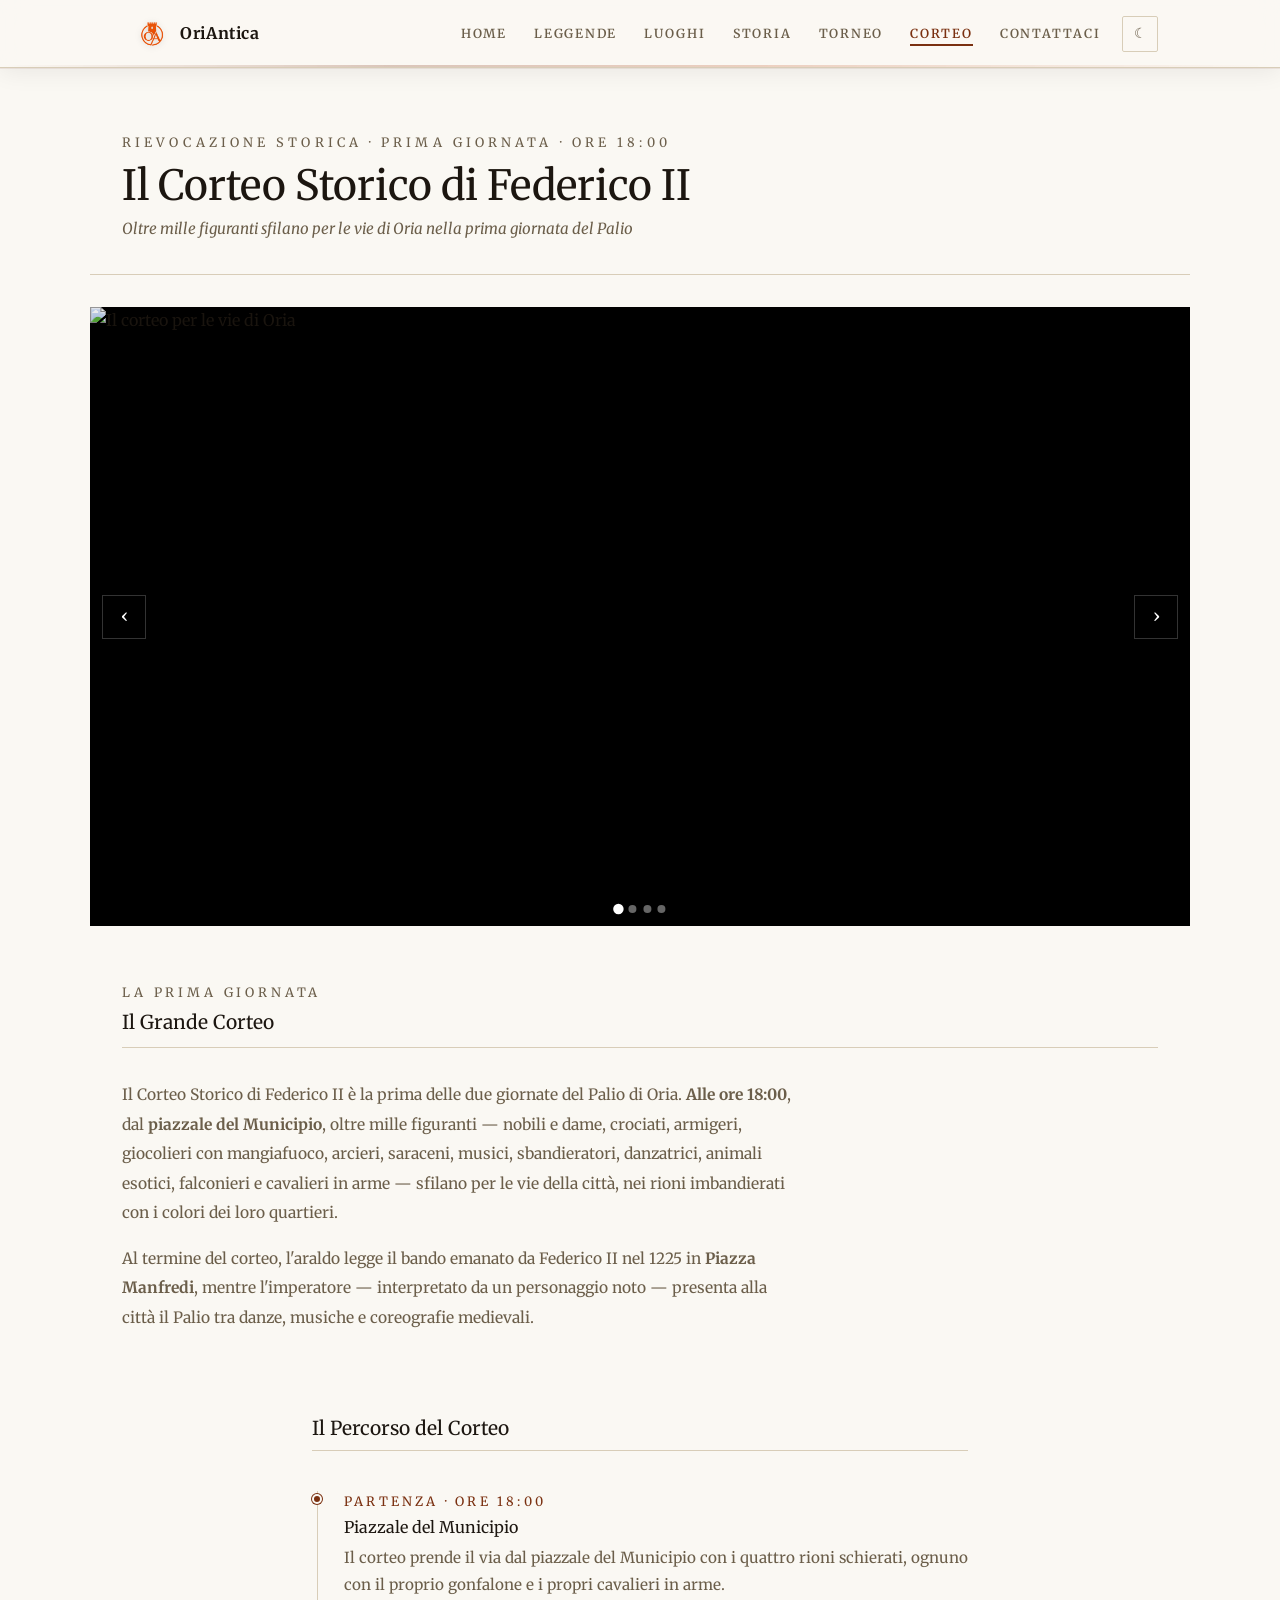
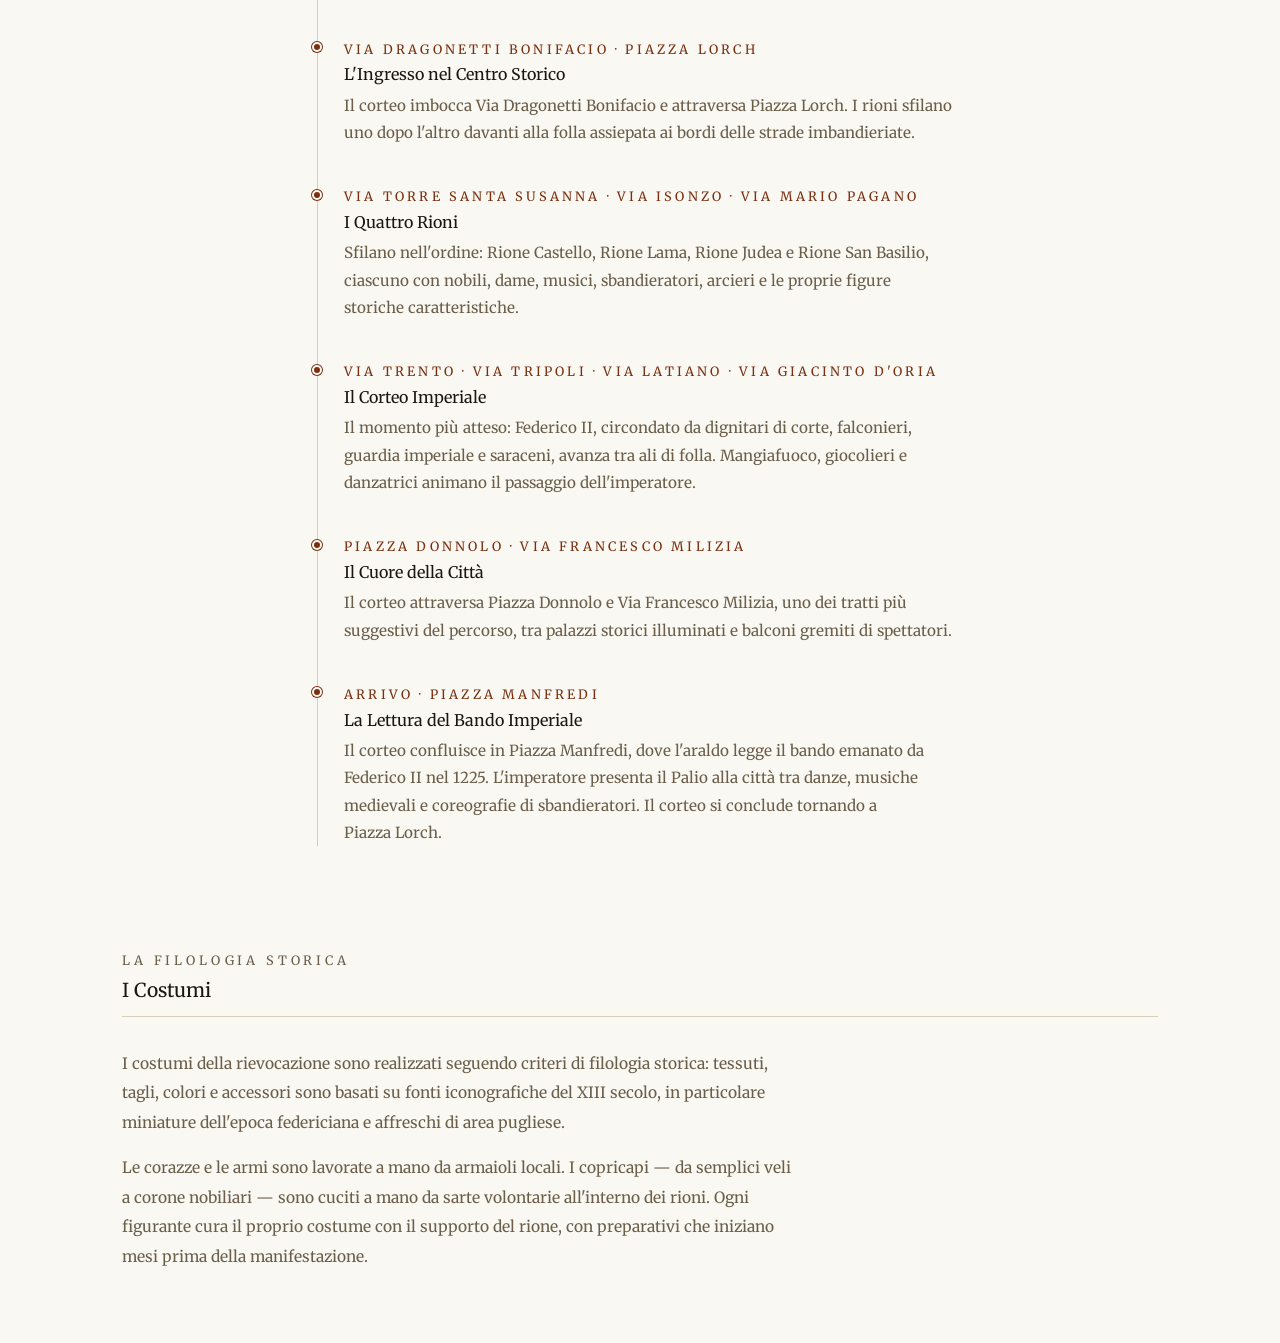
==== commit 52eca98c: "text fix" ====
--- a/corteo.html
+++ b/corteo.html
@@ -32,7 +32,7 @@
         <li><a href="storia.html" data-page="storia">Storia</a></li>
         <li><a href="torneo.html" data-page="torneo">Torneo</a></li>
         <li><a href="corteo.html" data-page="corteo">Corteo</a></li>
-        <li><a href="feedback.html" data-page="feedback">Idee</a></li>
+        <li><a href="feedback.html" data-page="feedback">Contattaci</a></li>
         <li><button class="theme-btn" id="theme-btn">☾</button></li>
       </ul>
     </div>
@@ -145,21 +145,6 @@
       </div>
     </div>
 
-    <footer>
-      <div class="footer-inner">
-        <span>Oria (BR) — Puglia</span>
-        <ul class="footer-links">
-          <li><a href="index.html">Home</a></li>
-          <li><a href="leggende.html">Leggende</a></li>
-          <li><a href="luoghi.html">Luoghi</a></li>
-          <li><a href="storia.html">Storia</a></li>
-          <li><a href="torneo.html">Torneo</a></li>
-          <li><a href="corteo.html">Corteo</a></li>
-          <li><a href="feedback.html">Idee</a></li>
-        </ul>
-      </div>
-    </footer>
-
   </div>
 
   <script src="shared.js"></script>
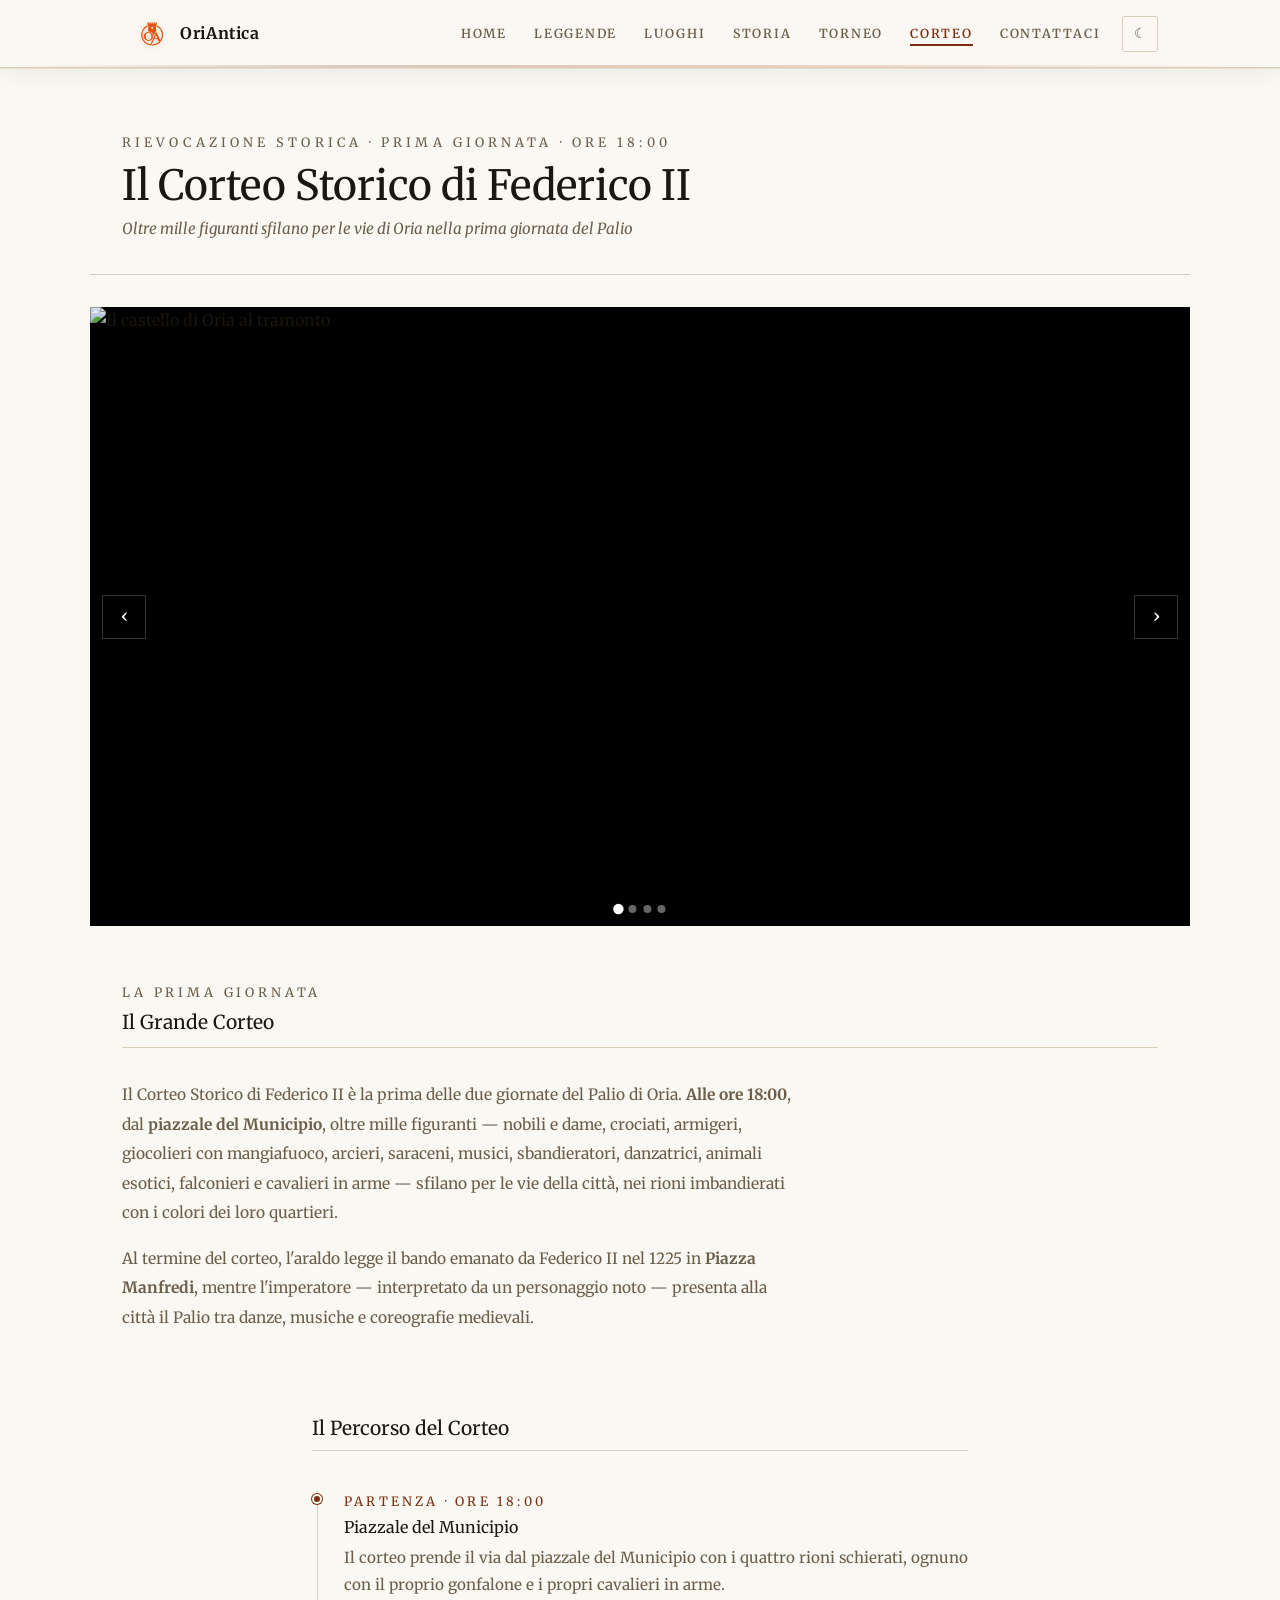
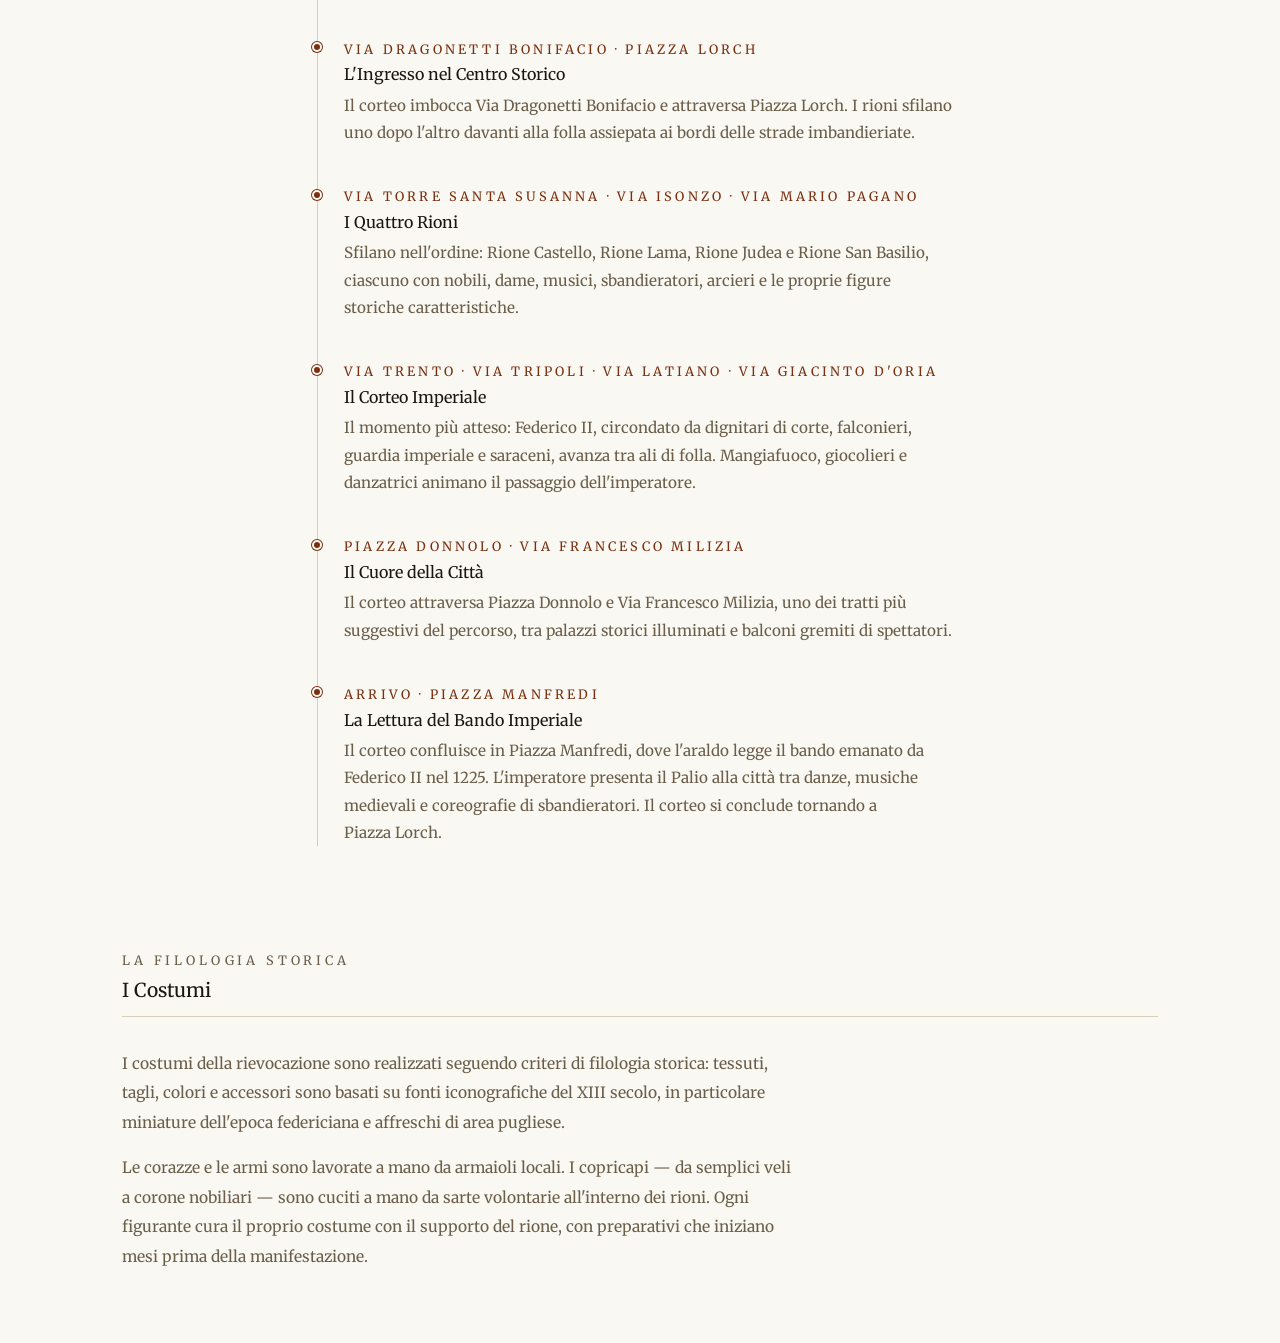
==== commit 7a65578f: "fix: sostituisce URL immagini esterne ad alto rischio con link Wikimedia Commons" ====
--- a/corteo.html
+++ b/corteo.html
@@ -50,16 +50,16 @@
     <div class="carousel carousel-page reveal" style="max-width:var(--max-w);margin:0 auto;margin-top:2rem;">
       <div class="carousel-track">
         <div class="carousel-slide">
-          <img src="https://www.brindisireport.it/~media/horizontal-hi/43188358054386/il-palio-di-oria-foto-dalla-pagina-facebook.jpg" alt="Il corteo per le vie di Oria">
+          <img src="https://commons.wikimedia.org/wiki/Special:FilePath/Castello_di_Oria_al_Tramonto.jpg" alt="Il castello di Oria al tramonto">
         </div>
         <div class="carousel-slide">
           <img src="https://www.paliodioria.net/wp-content/uploads/2024/03/gallery_15.jpg" alt="Sbandieratori">
         </div>
         <div class="carousel-slide">
-          <img src="https://lh5.googleusercontent.com/proxy/AGobEaBo5PwiSUtfwtX0iflDRL-kqX9eET3KUyHZXXjxNtMNctXOAe3ROw5WDV5lUvItfV8UklK7tihjrZTYEJalxJeCtS_656Hk7i8PNzS9CRdFL1ZnKDR-37CJ7kqRO8TlLrA" alt="Il corteo imperiale">
+          <img src="https://commons.wikimedia.org/wiki/Special:FilePath/Panorama_of_Oria.jpg" alt="Panorama di Oria">
         </div>
         <div class="carousel-slide">
-          <img src="https://www.orianotizie.it/wp-content/uploads/2023/04/ALMIENTO-1ok.jpg" alt="Musici medievali">
+          <img src="https://commons.wikimedia.org/wiki/Special:FilePath/Panorama_oria.jpg" alt="Veduta di Oria">
         </div>
       </div>
       <button class="carousel-prev" aria-label="Precedente">‹</button>
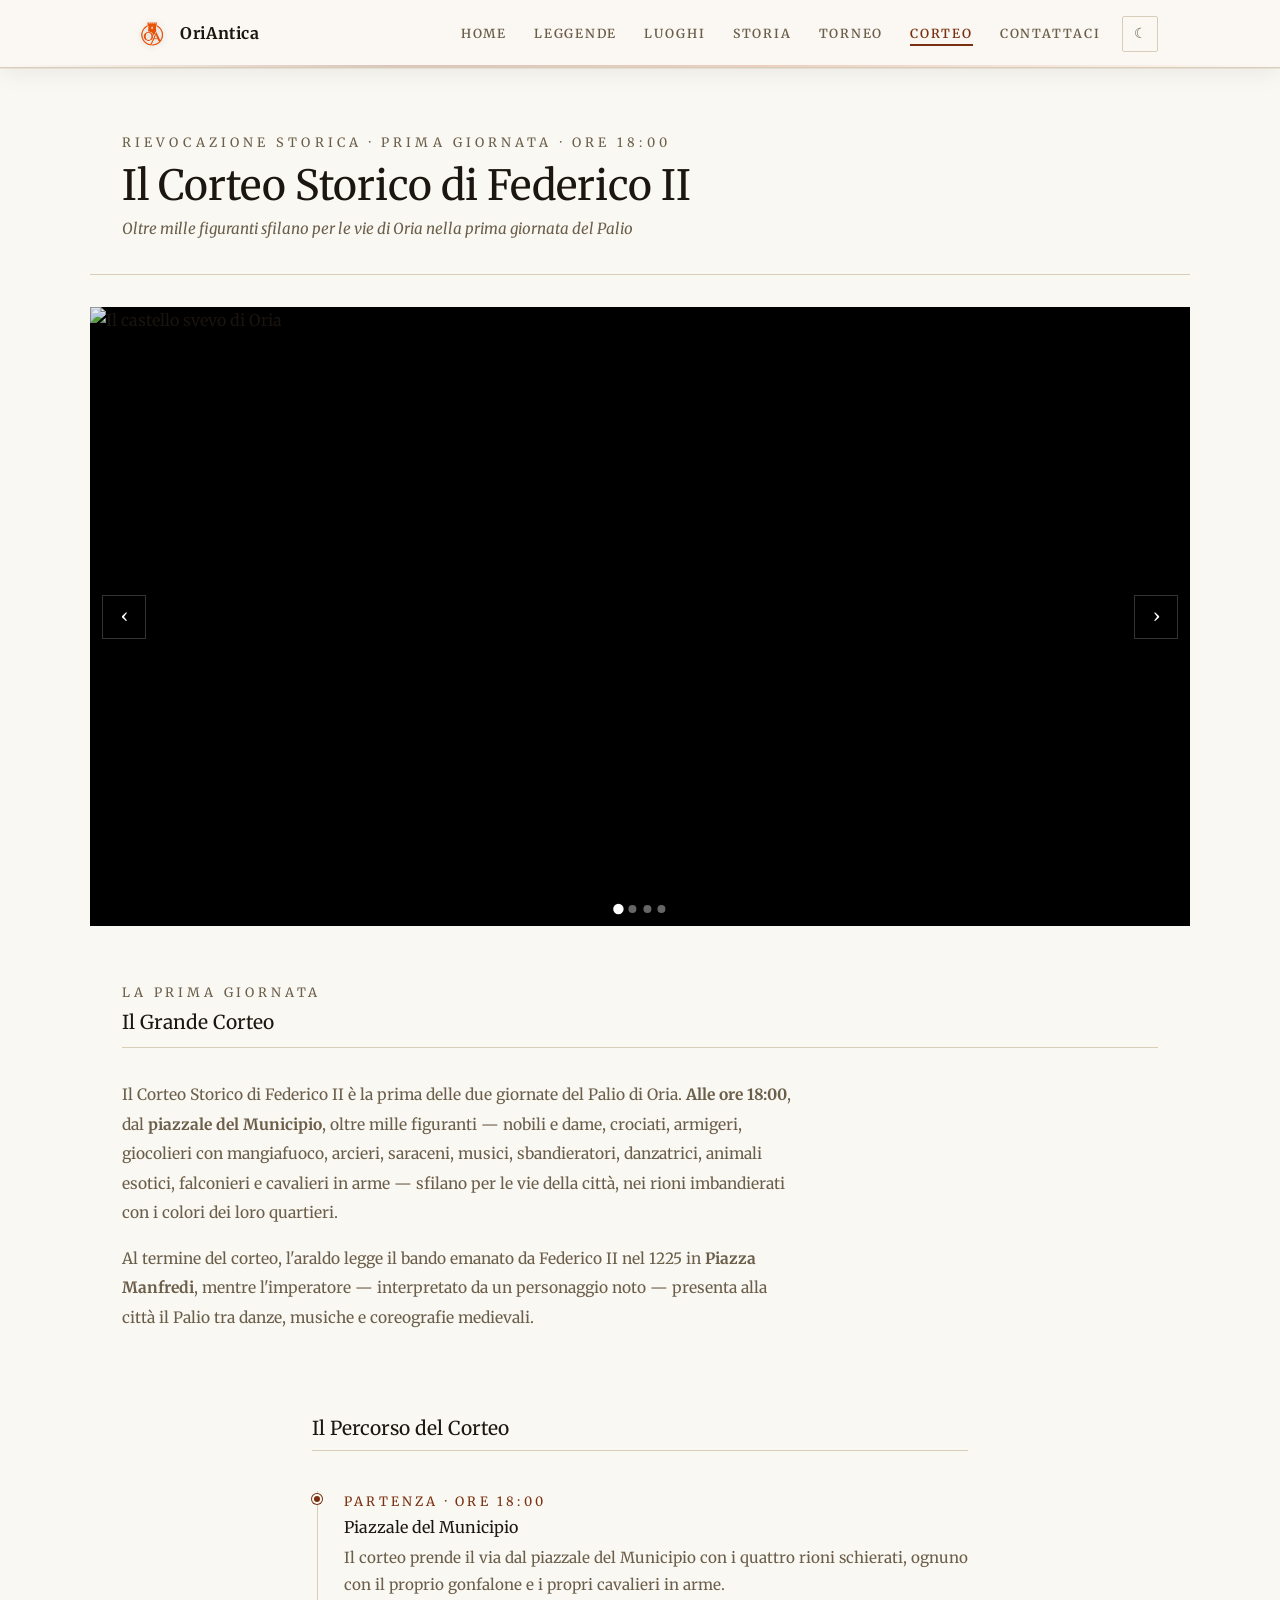
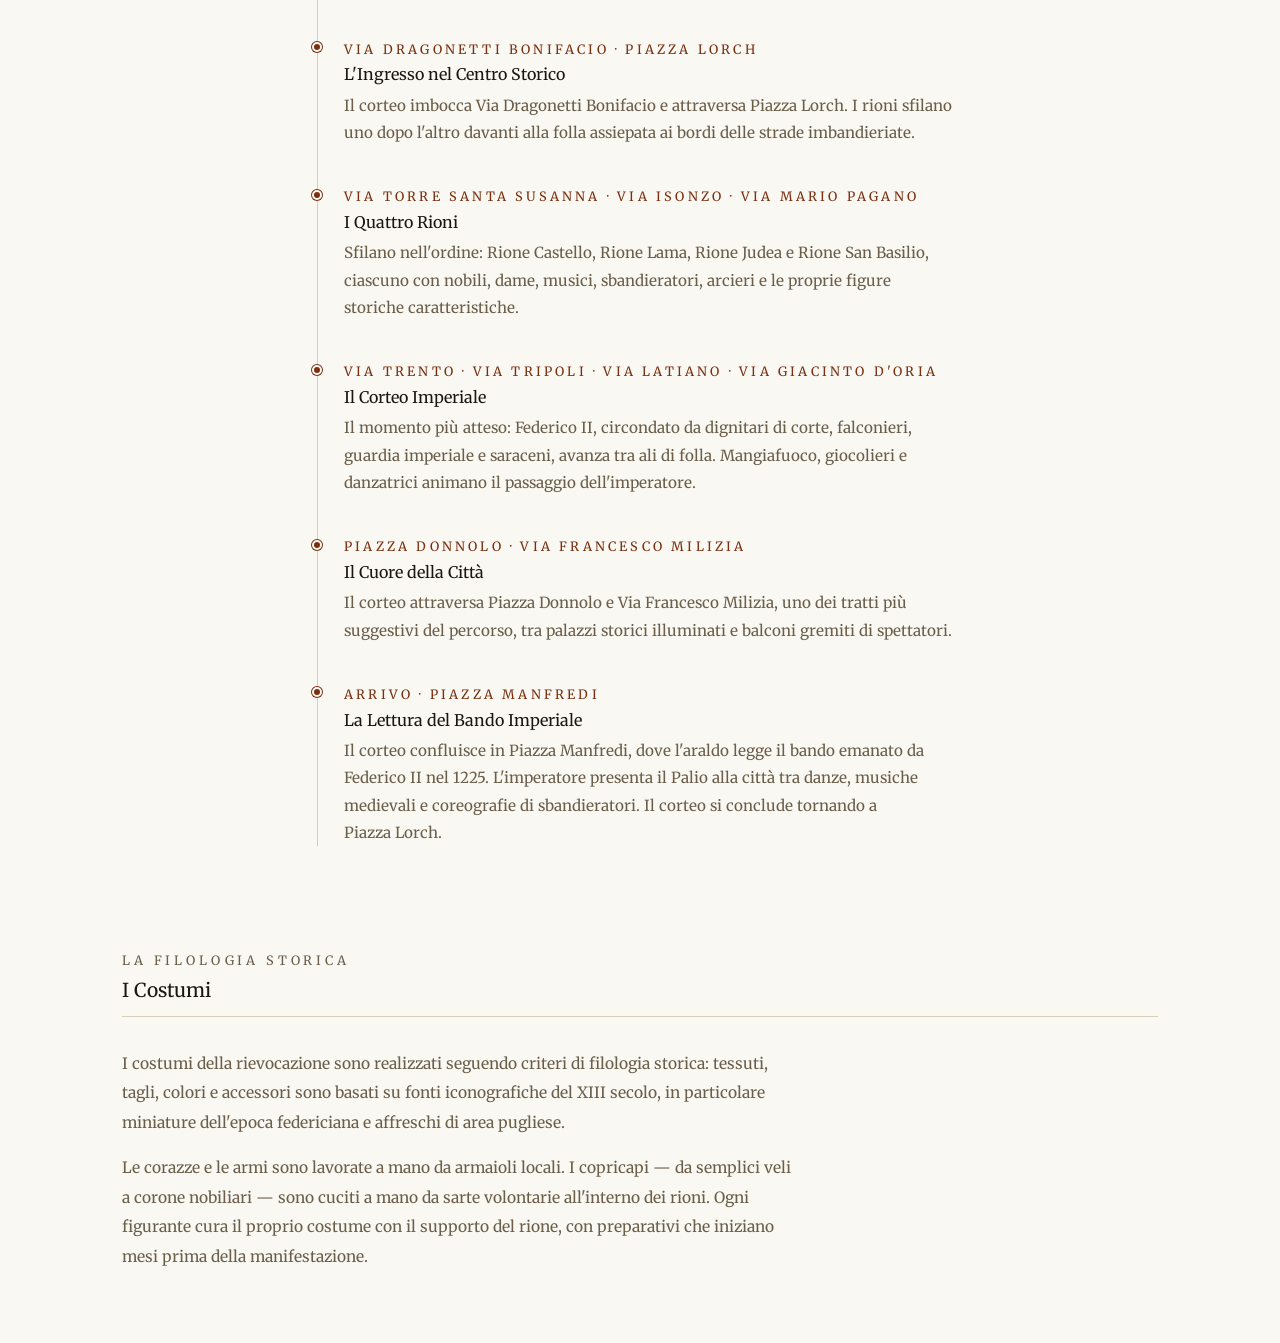
==== commit c77770aa: "fix: sostituisce gli ultimi URL paliodioria.net con foto reali del Palio da Wikimedia Commons" ====
--- a/corteo.html
+++ b/corteo.html
@@ -50,16 +50,16 @@
     <div class="carousel carousel-page reveal" style="max-width:var(--max-w);margin:0 auto;margin-top:2rem;">
       <div class="carousel-track">
         <div class="carousel-slide">
-          <img src="https://commons.wikimedia.org/wiki/Special:FilePath/Castello_di_Oria_al_Tramonto.jpg" alt="Il castello di Oria al tramonto">
+          <img src="https://upload.wikimedia.org/wikipedia/commons/thumb/3/3d/Castello_Svevo_di_Oria.jpg/1280px-Castello_Svevo_di_Oria.jpg" alt="Il castello svevo di Oria">
         </div>
         <div class="carousel-slide">
-          <img src="https://www.paliodioria.net/wp-content/uploads/2024/03/gallery_15.jpg" alt="Sbandieratori">
+          <img src="https://upload.wikimedia.org/wikipedia/commons/thumb/2/20/Palio_dei_Rioni_2006.jpg/392px-Palio_dei_Rioni_2006.jpg" alt="Palio dei Rioni 2006 — rione Judea in trionfo">
         </div>
         <div class="carousel-slide">
-          <img src="https://commons.wikimedia.org/wiki/Special:FilePath/Panorama_of_Oria.jpg" alt="Panorama di Oria">
+          <img src="https://upload.wikimedia.org/wikipedia/commons/thumb/c/c7/Torneo_dei_Rioni.jpg/1080px-Torneo_dei_Rioni.jpg" alt="Torneo dei Rioni di Oria">
         </div>
         <div class="carousel-slide">
-          <img src="https://commons.wikimedia.org/wiki/Special:FilePath/Panorama_oria.jpg" alt="Veduta di Oria">
+          <img src="https://upload.wikimedia.org/wikipedia/commons/thumb/e/e7/Oria_panorama.jpg/1280px-Oria_panorama.jpg" alt="Panorama di Oria">
         </div>
       </div>
       <button class="carousel-prev" aria-label="Precedente">‹</button>
